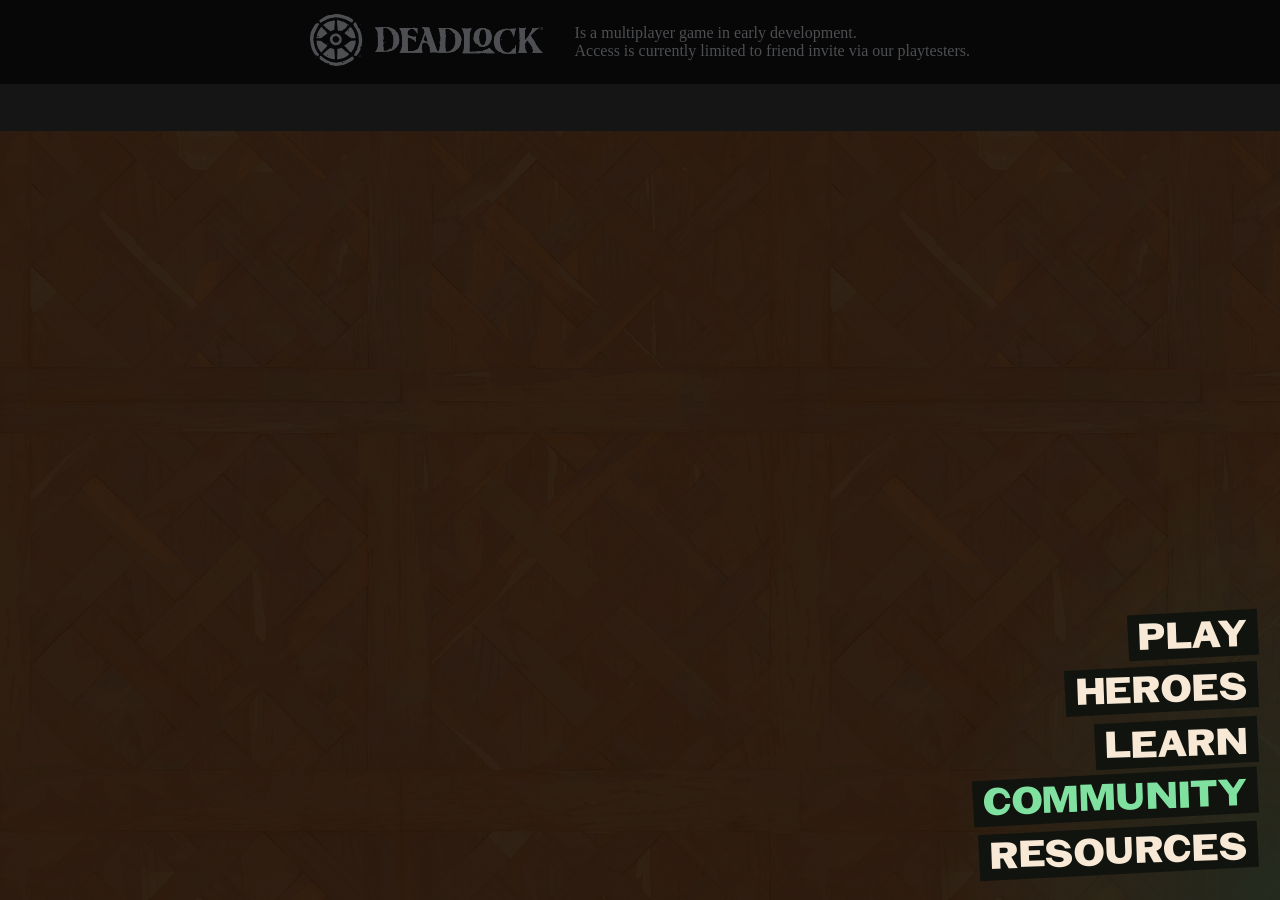
==== community.html @ 8d60bf32 "init" ====
<!DOCTYPE html>
<html lang="en">
<head>
    <meta charset="utf-8">
    <meta name="viewport" content="width=device-width, initial-scale=1">
    <title>Community</title>
    <link rel="icon" href="svg/logo.svg">
    <link rel="stylesheet" href="style.css">
</head>
<body>
<header>
    <a href="#"><img src="svg/deadlock_logo.svg" alt="header_logo"></a>
    Is a multiplayer game in early development.<br>
    Access is currently limited to friend invite via our playtesters.
</header>

<footer>
    <p>
        Deadlock and all related assets are property of Valve Corporation.
        This is an unofficial fan-made website and is not affiliated with
        or endorsed by Valve.
    </p>
    <p>© Valve Corporation. All rights reserved.</p>
</footer>

<nav class="footer-nav">
    <a href="index.html">Play</a>
    <a href="heroes.html">Heroes</a>
    <a href="learn.html">Learn</a>
    <a class="selected" href="community.html">Community</a>
    <a href="resources.html">Resources</a>
</nav>
</body>
</html>
---- style.css ----
@font-face {
    font-family:"Oracle";
    src:url("https://cdn.fastly.steamstatic.com/apps/deadlock/fonts/VALVEOracle-Thin.woff2") format("woff2"),
    url("https://cdn.fastly.steamstatic.com/apps/deadlock/fonts/VALVEOracle-Thin.ttf") format("truetype");
    font-weight:200;
    font-style:normal
}
@font-face {
    font-family:"Oracle";
    src:url("https://cdn.fastly.steamstatic.com/apps/deadlock/fonts/VALVEOracle-Medium.woff2") format("woff2"),
    url("https://cdn.fastly.steamstatic.com/apps/deadlock/fonts/VALVEOracle-Medium.ttf") format("truetype");
    font-weight:400;
    font-style:normal
}
@font-face {
    font-family:"Oracle";
    src:url("https://cdn.fastly.steamstatic.com/apps/deadlock/fonts/VALVEOracle-SemiBold.woff2") format("woff2"),
    url("https://cdn.fastly.steamstatic.com/apps/deadlock/fonts/VALVEOracle-SemiBold.ttf") format("truetype");
    font-weight:600;
    font-style:normal
}
@font-face {
    font-family:"Pulp";
    src:url("https://cdn.fastly.steamstatic.com/apps/deadlock/fonts/VALVEPulp-Bold.woff2") format("woff2"),
    url("https://cdn.fastly.steamstatic.com/apps/deadlock/fonts/VALVEPulp-Bold.ttf") format("truetype");
    font-weight:600;
    font-style:normal
}
@font-face {
    font-family:"Jost";
    src:url("https://cdn.fastly.steamstatic.com/apps/deadlock/fonts/Jost-400-Book.ttf") format("truetype");
    font-weight:400;
    font-style:normal
}
@font-face {
    font-family:"Jost";
    src:url("https://cdn.fastly.steamstatic.com/apps/deadlock/fonts/Jost-500-Medium.ttf") format("truetype");
    font-weight:500;
    font-style:normal
}
@font-face {
    font-family:"Jost";
    src:url("https://cdn.fastly.steamstatic.com/apps/deadlock/fonts/Jost-700-Bold.ttf") format("truetype");
    font-weight:700;
    font-style:normal
}
@font-face {
    font-family:"Jost";
    src:url("https://cdn.fastly.steamstatic.com/apps/deadlock/fonts/Jost-400-BookItalic.ttf") format("truetype");
    font-weight:400;
    font-style:italic
}

@font-face {
    font-family:"ValvePulp";
    src:url("fonts/ValvePulp-Bold.ttf") format("truetype");
    font-weight:700;
    font-style:normal
}

:root{
    --text-primary: #F7E9D5;
    --text-secondary: #89887C;
    --angle: 10deg;
    --radius: 5rem;
    --color-blue:#2fcbf3;
    --color-orange:#dd6638;
    --color-green:#97DA79;
    --color-dark-green:#11140E;
    --matchmaking-font-size:4rem;
    --color-archmother:#3874AE;
    --color-hidden-king:#FFAC11;
}

@media (max-width: 800px) {
    :root {
        --matchmaking-font-size:1.4rem;
    }
}

html{
    scroll-behavior: smooth;
}

body{
    overflow-x: hidden;
    text-shadow: 0 0 rgba(0,0,0,.25);
    color: var(--text-primary);
    margin:0;
    font-family: Oracle;
    height :500px;
    background-color:#12070F;
    background-image:url("images/wood_darker.png");
    background-size: 800px;
    background-repeat: repeat;
}

/* -------------HEADER ----------------- */

header{
    position: relative;
    z-index: 1;
    display: flex;
    align-items: center;
    justify-content: center;
    background-color: #070707;
    color: #4d4f52;
    height:5.25rem;
    padding:0;
    margin:0;
    font-size: 16px;
}

header img {
    height:3.25rem;
    width:auto;
    padding-right:2rem;
}

@media only screen and (max-width: 800px) {
    header{
        font-size: 12px;
    }

    header img {
        height:2rem;
    }
}

/* -------------END OF HEADER ----------------- */

/* ------------- INTRODUCTION ----------------- */
.introduction {
    display: flex;
    flex-direction: column;
    align-items: center;
    height: 1080px;
    background-image: url("images/deadlock_hub_background_colored_cutout3.png");
}

.introduction h1 {
    margin: 0;
    text-align: center;
    font-size: 8rem;
}

.lore {
    text-align: center;
    padding-top:48rem;
    font-size: 1.9rem;
}

.tldr {
    text-align: center;
    padding-top:4rem;
    font-size: 1.7em;
    color: rgba(247,233,213,.5);
    font-family:Jost;
}

@media (max-width: 800px) {
    .introduction{
        background-position: center;
        background-repeat: no-repeat;
        background-size: 250vw;
        height: 560px;
    }

    .tldr {
        font-size: 1rem;
        padding-top: 1rem;
    }

    .lore
    {
        padding-top: 25rem;
        font-size: 1.25rem;
    }
}
/* ------------- END OF INTRODUCTION ----------------- */

/* ----------- NAV FOOTER ----------- */
.footer-nav {
    font-family: ValvePulp,Oracle,Arial;
    font-weight: bold;
    position: fixed;
    bottom: 0;
    padding: 1.5rem 2rem;
    display: flex;
    flex-direction: column;
    gap: 0.25rem;
    z-index: 100;

    left: auto;
    right: 0;

    align-items: flex-end;
}

.footer-nav a {
    font-size: 2.5rem;
    text-transform: uppercase;
    text-decoration: none;
    transform-origin: center;
    color: var(--text-primary);
    transform: rotate(-2deg);
    transition: color 0.01s, transform 0.01s;
    width:fit-content;
}

.footer-nav a::before {
    content: "";
    position: absolute;
    inset: .05em -0.25em .05em -0.25em;
    background-color: var(--color-dark-green);
    transform-origin: center;
    rotate: -1deg;
    z-index: -1;
}

.footer-nav a:hover, .footer-nav a:focus-visible {
    color: #7fe0a0;
    transform: rotate(1deg) ;
}

.footer-nav .selected {
    color: #7fe0a0;
}

.footer-nav::before {
    content: "";
    position: absolute;
    bottom: 0;
    width: 150%;
    height: 200%;
    left: auto;
    right: 0;
    background: radial-gradient(
            ellipse at bottom right,
            rgba(24, 64, 54, 0.4) 0%,
            rgba(39, 103, 87, 0.05) 40%,
            transparent 50%
    );
    z-index: -1;
    pointer-events: none;
}

@media (max-width: 800px) {
    .footer-nav {
        left: 0;
        right: 0;
        box-sizing: border-box;
        width: 100vw;
        display: grid;
        grid-template-columns: repeat(6, 1fr);
        gap: 0.25rem 0.5rem;
        justify-items: center;
        align-items: center;
        padding: 0.6rem 0.75rem;
        background: var(--color-dark-green)
    }

    /* ----------- Top part of the phone nav ----------- */
    .footer-nav a {
        grid-column: span 2;
        font-size: clamp(0.9rem, 4.5vw, 1.4rem);
        transform: none;
    }

    /* ----------- Bottom part of the phone nav ----------- */
    .footer-nav a:nth-child(n+4) {
        grid-column: span 3;
    }

    .footer-nav a::before, .footer-nav::before {
        display: none;
    }
}

/* ----------- END OF NAV FOOTER ----------- */

/* ----------- REAL FOOTER ----------- */
footer {
    margin-top: -5rem;
    text-align: center;
    width: 100vw;
    display: flex;
    align-items: center;
    gap: 1.5rem;
    padding: 2rem;
    background: #151515;
    color: #3a3a3a;
    font-size: 0.9rem;
    font-weight: bold;
}

footer p {
    flex: 1;
    text-align: center;
}

footer img {
    height: 2rem;
}

@media (max-width: 800px) {
    footer {
        margin-top: 0;
        padding-bottom: 5rem;
    }
}
/* ----------- END OF REAL FOOTER ----------- */

/* ----------- GAMEMODES ----------- */

.gamemode-section {
    background-color:rgb(1,1,1);
    height :4100px;
    background-image:url("images/wood_darker.png");
    translate: 0 -7rem;
    background-size: 800px;
    background-repeat: repeat;
    display: flex;
    flex-direction: column;
    align-items: center;
    margin-bottom: 18rem;
}

.highlight {
    color:black;
    position: relative;
    isolation: isolate;
    padding: 0 .2em;
    text-decoration: none;
}

.highlight::before {
    content: "";
    position: absolute;
    inset: .05em 0 -0.05em 0;
    background-color: #dd6638;
    transform-origin: center;
    rotate: -1.8deg;
    z-index: -1;
    animation: wobble 1.5s steps(1, end) infinite;
}

@keyframes wobble {
    0%   { rotate: -3deg; }
    25%  { rotate: -2.25deg; }
    50%  { rotate: -1deg; }
    75%  { rotate: -.5deg; }
}

.highlight-two {
    color:black;
    position: relative;
    isolation: isolate;
    padding: 0 .2em;
}

.highlight-two::before {
    content: "";
    position: absolute;
    inset: .05em 0 -0.05em 0;
    background-color: #dd6638;
    transform-origin: center;
    rotate: -1.8deg;
    z-index: -1;
    animation: wobble-two 1.5s steps(1, end) infinite;
}

@keyframes wobble-two {
    0%   { rotate: 2deg; }
    25%  { rotate: -1deg; }
    50%  { rotate: 1deg; }
    75%  { rotate: 5deg; }
}

.highlight-dark {
    color:var(--text-primary);
    position: relative;
    isolation: isolate;
    padding: 0 .2em;
}

.highlight-dark::before {
    content: "";
    position: absolute;
    inset: .05em 0 -0.05em 0;
    background-color: var(--color-dark-green);
    transform-origin: center;
    rotate: -1.8deg;
    z-index: -1;
    animation: wobble-two 1.5s steps(1, end) infinite;
}

.highlight-blue {
    color:var(--text-primary);
    position: relative;
    isolation: isolate;
    padding: 0 .2em;
    text-decoration: none;
}

.highlight-blue::before {
    content: "";
    position: absolute;
    inset: .05em 0 -0.05em 0;
    background-color: var(--color-blue);
    transform-origin: center;
    rotate: -1.8deg;
    z-index: -1;
    animation: wobble-two 1.5s steps(1, end) infinite;
}

.gamemode-section h2{
    font-size:6rem;
    width:80rem;
    align-self: center;
    text-align: center;
    margin-top:1rem;
}

.presenting{
    padding-top:7rem;
    color: rgba(247,233,213,.5);
    font-size:2rem;
    font-weight: 700;
    margin-top:5rem;
}

@media (max-width: 800px) {
    .gamemode-section{
        height :2000px;
        translate: 0 -7rem;
        display: flex;
        flex-direction: column;
        align-items: center;
        margin-bottom: 18rem;
    }

    .presenting{
        font-size:1.2rem;
        margin-top: 0;
    }
    .gamemode-section h2{
        font-size:2.3rem;
        width:30rem;
        align-self: center;
        text-align: center;
        margin-top:1rem;
    }

}

/* ----------- END OF GAMEMODES ----------- */

/* ----------- CARD ----------- */
.card {
    position: relative;
    box-sizing: border-box;
    width: 55rem;
    height: 32rem;
    padding: 4rem;
    rotate: -4deg;
    translate: -10rem 0;
    margin-bottom: 25rem;
}

/* So it works to be see thru */
.card::before {
    content: "";
    position: absolute;
    inset: 0;
    z-index: -1;
    background: url("images/card_alpha.png") center / 100% 100% no-repeat;
    opacity: 0.6;
}

.card-right{
    translate: 0 0;
    text-align: left;
    padding-left: 22rem;
    rotate: 4deg;
}

.text h3 {
    margin:0;
    padding-left: 2rem;
    rotate: -1deg;
    font-size: 1.5rem;
}
.text h2 {
    rotate: -2deg;
    margin: 0;
    padding-left: 3rem;
    font-size: 1rem;
    color: var(--text-primary);
    align-self: start;
    text-align: start;
}
.text p  {
    width: 25rem;
    margin: 1rem 0;
    rotate: -2deg;
    font-size: 1.5rem;
    padding-left: 3rem;
    padding-top: 0;
    font-family: Jost;
}

.card img {
    position: absolute;
    top: 50%;
    right: -6rem;
    translate: 40% -50%;
    height: 25rem;
    border: 0.6rem solid #d8d0c0;
    rotate: 8deg;
}

.card .img2 {
    translate: -50% 40%;
    rotate: 3deg;
}

.card .img3 {
    translate: 50% 50%;
    rotate: -4deg;
}

.card .ranked-wide
{
    width: 40vw;
    height:auto;
    translate: 40% 20%;
    rotate: -5deg;
}

.card .img-left{
    translate: -120% -70%;
    rotate: -4deg;
}

@media (max-width: 800px) {
    .card {
        position: relative;
        width: 20rem;
        height: 25rem;
        padding: 1rem 4rem 1rem 1rem;
        rotate: -4deg;
        translate: 0rem;
        margin-bottom: 5rem;
    }

    .card img {
        position: absolute;
        top: 50%;
        right: -6rem;
        translate: -90% 180%;
        height: 6.5rem;
        border: 0.2rem solid #d8d0c0;
        rotate: 8deg;
    }

    .card .img2 {
        translate: -140% 70%;
        rotate: 3deg;
    }

    .card .img3 {
        translate: -40% 80%;
        rotate: -4deg;
    }

    .text h2 {
        rotate: -2deg;
        margin: 0;
        font-size: 3rem;
        color: var(--text-primary);
        align-self: start;
        text-align: start;
    }
    .text p  {
        width: 250px;
        margin: 1rem 0;
        rotate: 2deg;
        font-size: 1rem;
        padding-left: 1.5rem;
        padding-right: 1.5rem;
        padding-top: 0;
        font-family: Jost;
    }
}

/* ----------- END OF CARD ----------- */

/* ----------- MATCHMAKING ----------- */
.matchmaking {
    translate: 0 -7rem;
    background-image: url("images/chair5_glow_vingnette.png");
    height: 1200px;
    display: grid;
    place-items: center;
}

.matchmaking h1 {
    font-size: 5rem;
    grid-area: 1 / 1;
    translate: 0 -26rem;
    text-transform: uppercase;
    text-align: center;
    color: var(--text-primary);
}

.matchmaking a {
    grid-area: 1 / 1;

    font-size: var(--matchmaking-font-size);
    text-transform: uppercase;
    text-decoration: none;
    font-weight: bold;

    color: var(--text-primary);

    transform: translate(var(--x), var(--y)) rotate(var(--tilt)); /* Uses the variables from each gamemode to tilt in in each way */
    transition: color 0.01s, transform 0.01s;
}
.matchmaking a::before {
    content: "";
    position: absolute;
    inset: -0.1em -.25em -0.1em -.25em;
    background-color: var(--color-dark-green);
    transform-origin: center;
    rotate: 1.5deg;
    z-index: -1;
    opacity: .9;
}

.matchmaking a:hover{
    font-size: calc(var(--matchmaking-font-size)*1.05);
    color: var(--color-green);
    cursor:pointer;
}

/* Some cool ass logic */
.casual {
    --x: calc(var(--matchmaking-font-size)* -3.25);    /* X position */
    --y: calc(var(--matchmaking-font-size)* -1.5);   /* Y position */
    --tilt: 12deg;   /* Tilt of text */
}
.casual::before{
    animation: c_wobble 2s steps(1, end) infinite;
}
@keyframes c_wobble {
    0%   { rotate: -2deg; }
    25%  { rotate: 0deg; }
    50%  { rotate: 1.5deg; }
    75%  { rotate: -1deg; }
}

.ranked {
    --x: calc(var(--matchmaking-font-size)* -3.5);
    --y: calc(var(--matchmaking-font-size)* 1);
    --tilt: -8deg;
}
.ranked::before{
    animation: r_wobble 2s steps(1, end) infinite;
}
@keyframes r_wobble {
    0%   { rotate: 2deg; }
    25%  { rotate: -.5deg; }
    50%  { rotate: 1.5deg; }
    75%  { rotate: .5deg; }
}

.street-brawl {
    --x: calc(var(--matchmaking-font-size)* 5.3);
    --y: calc(var(--matchmaking-font-size)* -.75);
    --tilt: -5deg;
}

.street-brawl::before{
    animation: sb_wobble 2s steps(1, end) infinite;
}
@keyframes sb_wobble {
    0%   { rotate: 2deg; }
    25%  { rotate: -.5deg; }
    50%  { rotate: -1.5deg; }
    75%  { rotate: 1.5deg; }
}

@media (max-width: 800px) {
    .matchmaking {
        background-position: center;
        background-repeat: no-repeat;
        background-size: 250vw;
        height: 625px;
        margin-top: 5rem;
    }

    .matchmaking h1{
        font-size: 2.5rem;
        translate: 0 -15rem;
    }

    .casual {
        --x: calc(var(--matchmaking-font-size)* -4);    /* X position */
        --y: calc(var(--matchmaking-font-size)* -1.5);   /* Y position */
        --tilt: 12deg;   /* Tilt of text */
    }

    .street-brawl {
        --x: calc(var(--matchmaking-font-size)* 5.5);
        --y: calc(var(--matchmaking-font-size)* -.75);
        font-size: 1.3rem;
        --tilt: -5deg;
    }

    .ranked {
        --x: calc(var(--matchmaking-font-size)* -4);
        --y: calc(var(--matchmaking-font-size)* 1);
        --tilt: -8deg;
    }
}
/* ----------- END OF MATCHMAKING ----------- */

.rouge-like{
    color:black;
    rotate: 0deg;
    width:fit-content;
    font-size: 4rem;
}

.rouge-like::before {
    content: "";
    position: absolute;
    inset: -0.1em -.25em -0.1em -.25em;
    background-color: #4ecbf1;
    transform-origin: center;
    rotate: 1.5deg;
    z-index: -1;
}

.page-break {
    position: absolute;
    left: 0;
    width: 100%;
    height: 57%;
    background-image: url("images/fence_page_break2.png");
    background-repeat: repeat-x;
    background-size: auto 100%;
    translate: 0 -38rem;
    z-index: 5;
}

@media only screen and (max-width: 800px) {
    .page-break{
        height: 25.75%;
        translate: 0 -20rem;
    }
}


/* --------------- HEROES --------------- */

.hero-section {
    height: 75rem;
}

.heroes {
    display: grid;
    width:35vw;
    grid-template-columns: repeat(auto-fill, minmax(4rem, 1fr));;
    gap: 5px;
    column-count: 2;

    padding: 5px;
    margin: 0 60vw 0 5vw;

    background-color: #252525;
}

.hero-box {
    position: relative;
    aspect-ratio: 0.58;
    background-color: #555;
    border: 3px solid #444;
    cursor: pointer;
}

.hero-box img {
    display: block;
    width: 100%;
    height: 100%;
    object-fit: cover;
}

.hero-box::before {
    content: "";
    position: absolute;
    inset: -25%;
    z-index: -1;
    pointer-events: none;
    background: center / contain no-repeat;
    opacity: 0;
}

.selected-hero {
    transform: scale(1.25) rotate(5deg);
    z-index: 2;
    background-color: transparent;
}

.selected-hero::before {
    opacity: 1;
    animation: fire_anim 1s steps(1, end) infinite;
}

@keyframes fire_anim {
    0%   { background-image: url("images/fire_anim/fire1.png"); rotate(6deg) }
    25%  { background-image: url("images/fire_anim/fire3.png"); rotate(-6deg)}
    50%  { background-image: url("images/fire_anim/fire2.png"); rotate(-6deg)}
    75%  { background-image: url("images/fire_anim/fire4.png"); rotate(6deg) }
}

.hero-box img {
    width: 100%;
    height: 100%;

    object-fit: cover;
    display: block;
}

.hero-box span {
    position: absolute;
    bottom: 0;
    left: 0;

    width: 100%;
    padding: 3px 0;

    background-image: linear-gradient(0deg,  rgba(0,0,0,.8) 25%, rgba(0,0,0,0));
    color: white;

    font-size: 13px;
    font-weight: bold;
    text-align: center;
    text-transform: uppercase;
}

.hero-header{
    font-size: 5rem;
    text-align: center;

    width:20rem;
    margin-left: 10vw;
    margin-bottom: 2rem;
    margin-top: 1rem;

    rotate: 5deg;
}

.hero-header::before {
    content: "";

    position: absolute;
    inset: -0.05em -.15em -0.05em -.15em;
    transform-origin: center;
    rotate: 1.5deg;

    z-index: -1;

    opacity: 1;
    background-color: var(--color-dark-green);
}

.hero-name
{
    font-size: 4rem;
    text-align: center;
    z-index: 1;

    position: absolute;
    translate: 55vw -5rem;
    width:fit-content;
}

.hero-name::before {
    content: "";

    position: absolute;
    inset: -0.05em -.15em -0.05em -.15em;
    transform-origin: center;
    rotate: -2deg;

    z-index: -1;

    opacity: 1;
    background-color: var(--color-dark-green);
    animation: name_wobble 2s steps(1, end) infinite;
}

@keyframes name_wobble {
    0%   { rotate: -3deg; }
    25%  { rotate: 2deg; }
    50%  { rotate: -4deg; }
    75%  { rotate: -1deg; }
}

.hero-render {
    z-index: -2;
    translate: 0 -81vh;
    float: right;
    height: 50rem;
    max-height: 1024px;
    object-fit: contain;
}

.hero-description{
    margin: 5vh 7.5vw;
    padding: 2rem 5rem;
    width: 75rem;
    height: fit-content;

    font-size: 1.6rem;
    white-space: pre-line;
}

.hero-description::before {
    content: "";

    position: absolute;
    translate: 5rem 55rem;
    width: 60vw;
    height: 72vh;

    inset: -0.05em -1.5em -0.05em -1.5em;
    transform-origin: center;
    rotate: -2deg;

    z-index: -1;

    opacity: 1;
    background-color: var(--color-dark-green);
}


@media only screen and (max-width: 800px) {
    .heroes {
        width:85vw;
    }
    .hero-render {
        translate: 0 -10vh;
        width:100vw;
    }
    .hero-name {
        translate: 35vw;
        font-size: 2.5rem;
    }
}

/* --------------- END OF HEROES --------------- */

/* --------------- RESOURCES --------------- */
.resources {
    display: flex;
    background-image: url("images/deadlock_hub_background.png");
    height: 55rem;
}

.usage {
    padding:0 3rem;
    flex: 1;
    min-width: 0;
    box-sizing: border-box;
    font-size: 1.5rem;
    display: flex;

    text-align: justify;
    flex-direction: column;
    align-items: center;
    justify-content: center;
}

.usage a {
    position: relative;
    z-index: 0;
    display: inline-block;
    text-align: center;

    width: 10rem;
    height: 2.5rem;
    margin-bottom: .5rem;
    margin-top: .5rem;

    font-size: 2rem;

    text-decoration: none;
    color: var(--text-primary);
}

.usage a::before {
    content: "";
    position: absolute;
    inset: .05em 0 -0.05em 0;
    background-color: var(--color-dark-green);
    rotate: 1.5deg;
    z-index: -1;
}

.usage a:hover {
    scale: 110%;
    color: var(--color-green);
    rotate: -1.5deg;
}

.usage img {
    margin-bottom: 1rem;

    max-width: 100%;
    width: auto;
    max-height: 15rem;
}
/* --------------- END OF RESOURCES --------------- */

/* --------------- LEARN --------------- */
.learn {
    display: flex;
    flex-direction: column;
    align-items: center;

    background-image: url("images/deadlock_hub_background.png");
    background-size: auto;
    height: 800px;
    margin: 0;
}

.learn-text {
    margin-top: 5rem;
    position: relative;
    z-index: 0;
    box-sizing: border-box;
    width: 60vw;

    font-size: 1.5rem;
    text-align: justify;
    text-decoration: none;
}

.learn-text::before {
    content: "";

    position: absolute;
    inset: -1em -1.5em -1.5em -1.5em ;

    background-color: var(--color-dark-green);
    rotate: -1deg;
    z-index: -1;
}

.learn h1 {
    margin: 0;
    padding-top: 10rem;
    font-size: 4.5rem;
    text-align: center;
}

.hidden-king{
    display: flex;
    flex-direction: column;
    align-items: center;

    background-image: url("images/patron_hidden_king.png");
    background-size: auto;
    height: 1200px;
    margin: 0;
}

.hidden-king .learn-text {
    margin-top: 45rem;
}

.archmother{
    display: flex;
    flex-direction: column;
    align-items: center;

    background-image: url("images/patron_archmother.png");
    background-size: auto;
    height: 1200px;
    margin: 0;
}

.archmother .learn-text {
    margin-top: 45rem;
}

@media only screen and (max-width: 800px) {
    .learn-text{
        font-size: 1.1rem;
        width: 80vw;
    }

    .learn h1 {
        margin: 0;
        padding-top: 5rem;
        font-size: 3rem;
        text-align: center;
        margin-bottom: 3rem;
    }

    .archmother{
        background-position: center;
        background-repeat: no-repeat;
        height: 1200px;
    }

    .archmother .learn-text{
        font-size: 1rem;
    }

    .hidden-king{
        background-position: center;
        background-repeat: no-repeat;
        height: 1200px;
    }

    .hidden-king .learn-text{
        font-size: 1rem;
    }

    .learn-text{
        margin-top: 0;
    }
}

/* --------------- END OF LEARN --------------- */
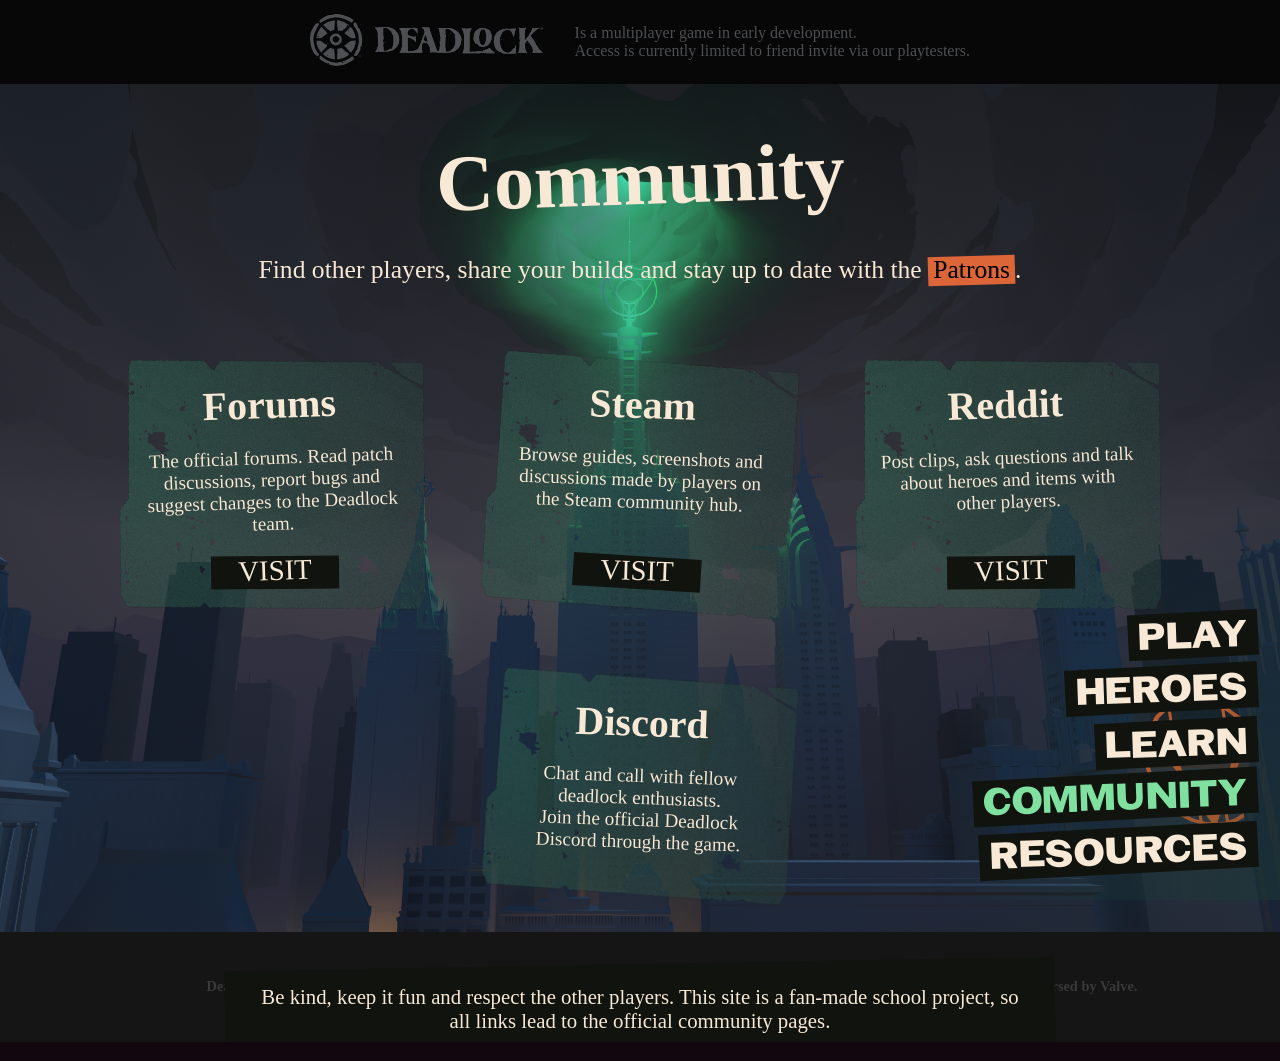
==== commit 378c4bdd: "new changes" ====
--- a/community.html
+++ b/community.html
@@ -9,10 +9,59 @@
 </head>
 <body>
 <header>
-    <a href="#"><img src="svg/deadlock_logo.svg" alt="header_logo"></a>
+    <a href="/index.html"><img src="svg/deadlock_logo.svg" alt="header_logo"></a>
     Is a multiplayer game in early development.<br>
     Access is currently limited to friend invite via our playtesters.
 </header>
+
+<section class="community">
+    <h1 class="community-header">Community</h1>
+    <p class="community-intro">
+        Find other players, share your builds and stay up to date with the <span class="highlight">Patrons</span>.
+    </p>
+
+    <div class="community-grid">
+        <div class="community-card">
+            <h2>Forums</h2>
+            <p>
+                The official forums. Read patch discussions, report bugs and
+                suggest changes to the Deadlock team.
+            </p>
+            <a href="https://forums.playdeadlock.com/">Visit</a>
+        </div>
+
+        <div class="community-card card-tilt-right">
+            <h2>Steam</h2>
+            <p>
+                Browse guides, screenshots and discussions made by players on
+                the Steam community hub.
+            </p>
+            <a href="https://steamcommunity.com/app/1422450">Visit</a>
+        </div>
+
+        <div class="community-card">
+            <h2>Reddit</h2>
+            <p>
+                Post clips, ask questions and talk about heroes and items with
+                other players.
+            </p>
+            <a href="https://www.reddit.com/r/DeadlockTheGame/">Visit</a>
+        </div>
+
+        <div class="community-card card-tilt-right">
+            <h2>Discord</h2>
+            <p>
+                Chat and call with fellow deadlock enthusiasts.<br>
+                Join the official Deadlock Discord through the game.
+            </p>
+        </div>
+    </div>
+
+    <div class="community-note">
+        Be kind, keep it fun and respect the other players.
+        This site is a fan-made school project, so all links lead to the official community pages.
+    </div>
+</section>
 
 <footer>
     <p>
@@ -20,7 +69,6 @@
         This is an unofficial fan-made website and is not affiliated with
         or endorsed by Valve.
     </p>
-    <p>© Valve Corporation. All rights reserved.</p>
 </footer>
 
 <nav class="footer-nav">
--- a/style.css
+++ b/style.css
@@ -72,14 +72,22 @@
     --color-hidden-king:#FFAC11;
 }
 
-@media (max-width: 800px) {
+@media (max-width: 700px) {
     :root {
         --matchmaking-font-size:1.4rem;
     }
 }
 
+@media (min-width: 701px) and (max-width: 800px) {
+    :root {
+        --matchmaking-font-size: 2.6rem;
+    }
+}
+
+
 html{
     scroll-behavior: smooth;
+    overflow-x: clip;
 }
 
 body{
@@ -88,7 +96,6 @@
     color: var(--text-primary);
     margin:0;
     font-family: Oracle;
-    height :500px;
     background-color:#12070F;
     background-image:url("images/wood_darker.png");
     background-size: 800px;
@@ -117,7 +124,7 @@
     padding-right:2rem;
 }
 
-@media only screen and (max-width: 800px) {
+@media only screen and (max-width: 700px) {
     header{
         font-size: 12px;
     }
@@ -126,6 +133,19 @@
         height:2rem;
     }
 }
+
+@media (min-width: 701px) and (max-width: 800px) {
+    header {
+        font-size: 14px;
+        height: 4rem;
+    }
+
+    header img {
+        height: 2.5rem;
+        padding-right: 1.5rem;
+    }
+}
+
 
 /* -------------END OF HEADER ----------------- */
 
@@ -136,6 +156,8 @@
     align-items: center;
     height: 1080px;
     background-image: url("images/deadlock_hub_background_colored_cutout3.png");
+    background-position: center;
+    background-repeat: no-repeat;
 }
 
 .introduction h1 {
@@ -158,12 +180,11 @@
     font-family:Jost;
 }
 
-@media (max-width: 800px) {
+@media (max-width: 700px) {
     .introduction{
-        background-position: center;
-        background-repeat: no-repeat;
         background-size: 250vw;
-        height: 560px;
+        height: 540px;
+        background-image: 100%;
     }
 
     .tldr {
@@ -177,6 +198,29 @@
         font-size: 1.25rem;
     }
 }
+
+@media (min-width: 701px) and (max-width: 800px) {
+    .introduction {
+        background-size: 160vw;
+        height: 640px;
+    }
+
+    .introduction h1 {
+        font-size: 5rem;
+    }
+
+    .lore {
+        padding-top: 28rem;
+        font-size: 1.4rem;
+    }
+
+    .tldr {
+        padding-top: 2rem;
+        font-size: 1.2rem;
+    }
+}
+
+
 /* ------------- END OF INTRODUCTION ----------------- */
 
 /* ----------- NAV FOOTER ----------- */
@@ -203,7 +247,7 @@
     text-decoration: none;
     transform-origin: center;
     color: var(--text-primary);
-    transform: rotate(-2deg);
+    rotate: -2deg;
     transition: color 0.01s, transform 0.01s;
     width:fit-content;
 }
@@ -220,7 +264,7 @@
 
 .footer-nav a:hover, .footer-nav a:focus-visible {
     color: #7fe0a0;
-    transform: rotate(1deg) ;
+    rotate: 1deg ;
 }
 
 .footer-nav .selected {
@@ -245,45 +289,61 @@
     pointer-events: none;
 }
 
-@media (max-width: 800px) {
+@media (max-width: 700px) {
     .footer-nav {
+        width: 95%;
         left: 0;
         right: 0;
-        box-sizing: border-box;
-        width: 100vw;
-        display: grid;
-        grid-template-columns: repeat(6, 1fr);
-        gap: 0.25rem 0.5rem;
-        justify-items: center;
+
+        flex-direction: row;
+        flex-wrap: wrap;
         align-items: center;
+
+        gap: 0.1rem 0;
         padding: 0.6rem 0.75rem;
-        background: var(--color-dark-green)
-    }
-
-    /* ----------- Top part of the phone nav ----------- */
-    .footer-nav a {
-        grid-column: span 2;
-        font-size: clamp(0.9rem, 4.5vw, 1.4rem);
+        padding-bottom: calc(0.6rem + env(safe-area-inset-bottom));
+
+        background: var(--color-dark-green);
+    }
+
+    .footer-nav a,
+    .footer-nav a:hover,
+    .footer-nav a:focus-visible {
+        flex: 1 1 33%;
+        text-align: center;
+        font-size: 14px;
         transform: none;
-    }
-
-    /* ----------- Bottom part of the phone nav ----------- */
+        white-space: nowrap;
+    }
+
     .footer-nav a:nth-child(n+4) {
-        grid-column: span 3;
-    }
-
-    .footer-nav a::before, .footer-nav::before {
+        flex-basis: 50%;
+    }
+
+    .footer-nav a::before,
+    .footer-nav::before {
         display: none;
     }
 }
-
-/* ----------- END OF NAV FOOTER ----------- */
+    @media (min-width: 701px) and (max-width: 800px) {
+        .footer-nav {
+            padding: 1rem 1.25rem;
+            gap: 0.1rem;
+        }
+
+        .footer-nav a {
+            font-size: 1.6rem;
+        }
+    }
+
+
+
+    /* ----------- END OF NAV FOOTER ----------- */
 
 /* ----------- REAL FOOTER ----------- */
 footer {
     margin-top: -5rem;
     text-align: center;
-    width: 100vw;
     display: flex;
     align-items: center;
     gap: 1.5rem;
@@ -292,6 +352,7 @@
     color: #3a3a3a;
     font-size: 0.9rem;
     font-weight: bold;
+    width: 100vw;
 }
 
 footer p {
@@ -303,13 +364,30 @@
     height: 2rem;
 }
 
-@media (max-width: 800px) {
+@media (max-width: 700px) {
     footer {
+        flex-direction: column;
         margin-top: 0;
-        padding-bottom: 5rem;
-    }
-}
-/* ----------- END OF REAL FOOTER ----------- */
+        padding: 1.5rem 1rem 6rem;
+        gap: 1rem;
+        font-size: 12px;
+    }
+}
+    @media (min-width: 701px) and (max-width: 800px) {
+        footer {
+            margin-top: -3rem;
+            padding: 1.5rem;
+            gap: 1rem;
+            font-size: 0.8rem;
+        }
+
+        footer img {
+            height: 1.5rem;
+        }
+    }
+
+
+    /* ----------- END OF REAL FOOTER ----------- */
 
 /* ----------- GAMEMODES ----------- */
 
@@ -415,7 +493,7 @@
 }
 
 .gamemode-section h2{
-    font-size:6rem;
+    font-size:4rem;
     width:80rem;
     align-self: center;
     text-align: center;
@@ -430,29 +508,50 @@
     margin-top:5rem;
 }
 
-@media (max-width: 800px) {
+@media (max-width: 700px) {
     .gamemode-section{
-        height :2000px;
+        height :fit-content;
         translate: 0 -7rem;
         display: flex;
         flex-direction: column;
         align-items: center;
-        margin-bottom: 18rem;
+        margin-bottom: 0;
     }
 
     .presenting{
-        font-size:1.2rem;
+        font-size:1.1rem;
         margin-top: 0;
+        padding-top: 0;
     }
     .gamemode-section h2{
-        font-size:2.3rem;
-        width:30rem;
+        font-size: 30px;
+        width: 90vw;
         align-self: center;
         text-align: center;
-        margin-top:1rem;
-    }
-
-}
+        margin-top: 1rem;
+    }
+}
+
+@media (min-width: 701px) and (max-width: 800px) {
+    .gamemode-section {
+        height: fit-content;
+        translate: 0 -4rem;
+        margin-bottom: 8rem;
+    }
+
+    .gamemode-section h2 {
+        font-size: 2.75rem;
+        width: 90vw;
+        margin-top: 1rem;
+    }
+
+    .presenting {
+        margin-top: 0;
+        padding-top: 0;
+        font-size: 1.5rem;
+    }
+}
+
 
 /* ----------- END OF GAMEMODES ----------- */
 
@@ -494,8 +593,6 @@
 .text h2 {
     rotate: -2deg;
     margin: 0;
-    padding-left: 3rem;
-    font-size: 1rem;
     color: var(--text-primary);
     align-self: start;
     text-align: start;
@@ -539,60 +636,54 @@
 }
 
 .card .img-left{
-    translate: -120% -70%;
+    translate: -140% -65%;
     rotate: -4deg;
 }
 
 @media (max-width: 800px) {
+
     .card {
-        position: relative;
-        width: 20rem;
-        height: 25rem;
-        padding: 1rem 4rem 1rem 1rem;
-        rotate: -4deg;
-        translate: 0rem;
+        width: 90vw;
+        height: auto;
+        padding: 1rem;
         margin-bottom: 5rem;
-    }
-
-    .card img {
-        position: absolute;
-        top: 50%;
-        right: -6rem;
-        translate: -90% 180%;
-        height: 6.5rem;
+        translate: none;
+        rotate: -2deg;
+    }
+
+    .card-right {
+        padding-left: 1rem;
+        rotate: 2deg;
+    }
+
+    .card img,
+    .card .img2,
+    .card .img3,
+    .card .img-left,
+    .card .img2-phone,
+    .card .ranked-wide {
+        position: static;
+        translate: none;
+        display: block;
+        width: 80%;
+        height: auto;
+        margin: 1rem auto;
         border: 0.2rem solid #d8d0c0;
-        rotate: 8deg;
-    }
-
-    .card .img2 {
-        translate: -140% 70%;
+    }
+
+    .text h2 {
+        padding-left: 1rem;
+        font-size: 2.5rem;
+    }
+
+    .text p {
+        width: auto;
+        padding: 3rem 3rem;
+        font-size: 1.25rem;
         rotate: 3deg;
     }
-
-    .card .img3 {
-        translate: -40% 80%;
-        rotate: -4deg;
-    }
-
-    .text h2 {
-        rotate: -2deg;
-        margin: 0;
-        font-size: 3rem;
-        color: var(--text-primary);
-        align-self: start;
-        text-align: start;
-    }
-    .text p  {
-        width: 250px;
-        margin: 1rem 0;
-        rotate: 2deg;
-        font-size: 1rem;
-        padding-left: 1.5rem;
-        padding-right: 1.5rem;
-        padding-top: 0;
-        font-family: Jost;
-    }
-}
+}
+
 
 /* ----------- END OF CARD ----------- */
 
@@ -603,6 +694,8 @@
     height: 1200px;
     display: grid;
     place-items: center;
+    background-position: center;
+    background-repeat: no-repeat;
 }
 
 .matchmaking h1 {
@@ -691,18 +784,20 @@
     75%  { rotate: 1.5deg; }
 }
 
-@media (max-width: 800px) {
+@media (max-width: 801px) {
     .matchmaking {
-        background-position: center;
-        background-repeat: no-repeat;
         background-size: 250vw;
         height: 625px;
         margin-top: 5rem;
     }
 
-    .matchmaking h1{
-        font-size: 2.5rem;
+    .matchmaking h1 {
+        font-size: 3.5rem;
         translate: 0 -15rem;
+    }
+
+    .matchmaking  a{
+        font-size: calc(var(--matchmaking-font-size)* .75);
     }
 
     .casual {
@@ -712,9 +807,9 @@
     }
 
     .street-brawl {
-        --x: calc(var(--matchmaking-font-size)* 5.5);
-        --y: calc(var(--matchmaking-font-size)* -.75);
-        font-size: 1.3rem;
+        --x: calc(var(--matchmaking-font-size)* 5);
+        --y: calc(var(--matchmaking-font-size)* -.9);
+        font-size: .7rem;
         --tilt: -5deg;
     }
 
@@ -724,6 +819,21 @@
         --tilt: -8deg;
     }
 }
+
+@media (min-width: 701px) and (max-width: 800px) {
+    .matchmaking {
+        background-size: contain;
+        height: 625px;
+        margin-top: 5rem;
+        translate: 0 -12rem;
+    }
+
+    .matchmaking h1 {
+        font-size: 3rem;
+        translate: 0 -12rem;
+    }
+}
+
 /* ----------- END OF MATCHMAKING ----------- */
 
 .rouge-like{
@@ -750,29 +860,40 @@
     height: 57%;
     background-image: url("images/fence_page_break2.png");
     background-repeat: repeat-x;
-    background-size: auto 100%;
+    background-size: 49.5vw;
     translate: 0 -38rem;
     z-index: 5;
 }
 
-@media only screen and (max-width: 800px) {
-    .page-break{
-        height: 25.75%;
-        translate: 0 -20rem;
-    }
-}
+@media only screen and (max-width: 700px) {
+    .page-break {
+        height: 50vw;
+        background-size: auto 56%;
+        translate: 0 -60vw;
+    }
+}
+@media (min-width: 701px) and (max-width: 800px) {
+    .page-break {
+        height: 70%;
+        background-size: 50vw;
+        translate: 0 -29rem;
+    }
+}
+
+
 
 
 /* --------------- HEROES --------------- */
 
 .hero-section {
-    height: 75rem;
+    height: auto;
+    min-height: 75rem;
 }
 
 .heroes {
     display: grid;
     width:35vw;
-    grid-template-columns: repeat(auto-fill, minmax(4rem, 1fr));;
+    grid-template-columns: repeat(auto-fill, minmax(4rem, 1fr));
     gap: 5px;
     column-count: 2;
 
@@ -819,10 +940,10 @@
 }
 
 @keyframes fire_anim {
-    0%   { background-image: url("images/fire_anim/fire1.png"); rotate(6deg) }
-    25%  { background-image: url("images/fire_anim/fire3.png"); rotate(-6deg)}
-    50%  { background-image: url("images/fire_anim/fire2.png"); rotate(-6deg)}
-    75%  { background-image: url("images/fire_anim/fire4.png"); rotate(6deg) }
+    0%   { background-image: url("images/fire_anim/fire1.png"); rotate:6deg }
+    25%  { background-image: url("images/fire_anim/fire3.png"); rotate:-6deg}
+    50%  { background-image: url("images/fire_anim/fire2.png"); rotate:-6deg}
+    75%  { background-image: url("images/fire_anim/fire4.png"); rotate:6deg }
 }
 
 .hero-box img {
@@ -883,7 +1004,7 @@
     z-index: 1;
 
     position: absolute;
-    translate: 55vw -5rem;
+    translate: 50vw -50rem;
     width:fit-content;
 }
 
@@ -947,19 +1068,110 @@
 }
 
 
-@media only screen and (max-width: 800px) {
+@media only screen and (max-width: 700px) {
+    .hero-header {
+        font-size: 3rem;
+        width: fit-content;
+        margin: 1rem auto;
+    }
+
+    .hero-section {
+        height: auto;
+    }
+
     .heroes {
-        width:85vw;
-    }
+        box-sizing: border-box;
+        width: 90vw;
+        margin: 0 auto;
+    }
+
+    .hero-name {
+        position: relative;
+        translate: none;
+        width: fit-content;
+        margin: 2rem auto 1rem;
+        font-size: 2.5rem;
+    }
+
     .hero-render {
-        translate: 0 -10vh;
-        width:100vw;
-    }
+        float: none;
+        translate: none;
+        display: block;
+        width: 80%;
+        height: auto;
+        max-height: none;
+        margin: 0 auto;
+    }
+
+    .hero-description {
+        position: relative;
+        isolation: isolate;
+        width: auto;
+        margin: 1rem;
+        padding: 1rem;
+        font-size: 1rem;
+    }
+
+    .hero-description::before {
+        translate: none;
+        width: auto;
+        height: auto;
+        inset: 0;
+    }
+}
+@media (min-width: 701px) and (max-width: 800px) {
+    .hero-header {
+        font-size: 3rem;
+        width: fit-content;
+        margin: 1rem auto;
+    }
+
+    .hero-section {
+        height: auto;
+    }
+
+    .heroes {
+        box-sizing: border-box;
+        width: 90vw;
+        margin: 0 auto;
+    }
+
     .hero-name {
-        translate: 35vw;
+        position: relative;
+        translate: none;
+        width: fit-content;
+        margin: 2rem auto 1rem;
         font-size: 2.5rem;
     }
-}
+
+    .hero-render {
+        float: none;
+        translate: none;
+        display: block;
+        width: 60%;
+        height: auto;
+        max-height: none;
+        margin: 0 auto;
+    }
+
+    .hero-description {
+        position: relative;
+        isolation: isolate;
+        width: auto;
+        margin: 1rem;
+        padding: 1rem;
+        font-size: 1.2rem;
+        margin-bottom: 5rem;
+    }
+
+    .hero-description::before {
+        translate: none;
+        width: auto;
+        height: auto;
+        inset: 0;
+    }
+}
+
 
 /* --------------- END OF HEROES --------------- */
 
@@ -967,6 +1179,8 @@
 .resources {
     display: flex;
     background-image: url("images/deadlock_hub_background.png");
+    background-position: center;
+    background-repeat: no-repeat;
     height: 55rem;
 }
 
@@ -1023,6 +1237,53 @@
     width: auto;
     max-height: 15rem;
 }
+
+@media (max-width: 700px) {
+    .resources {
+        flex-direction: column;
+        height: auto;
+        padding-bottom: 5rem;
+        background-size: cover;
+    }
+
+    .usage {
+        padding: 2rem 1.5rem;
+        font-size: 1rem;
+    }
+
+    .usage img {
+        max-height: 8rem;
+    }
+
+    .usage a {
+        font-size: 1.5rem;
+        width: 8rem;
+        height: 2rem;
+    }
+}
+
+/* RESOURCES */
+@media (min-width: 701px) and (max-width: 800px) {
+    .resources {
+        height: 40rem;
+    }
+
+    .usage {
+        padding: 0 1.5rem;
+        font-size: 1.2rem;
+    }
+
+    .usage a {
+        width: 8rem;
+        height: 2rem;
+        font-size: 1.6rem;
+    }
+
+    .usage img {
+        max-height: 10rem;
+    }
+}
+
 /* --------------- END OF RESOURCES --------------- */
 
 /* --------------- LEARN --------------- */
@@ -1032,6 +1293,8 @@
     align-items: center;
 
     background-image: url("images/deadlock_hub_background.png");
+    background-position: center;
+    background-repeat: no-repeat;
     background-size: auto;
     height: 800px;
     margin: 0;
@@ -1073,6 +1336,8 @@
     align-items: center;
 
     background-image: url("images/patron_hidden_king.png");
+    background-position: center;
+    background-repeat: no-repeat;
     background-size: auto;
     height: 1200px;
     margin: 0;
@@ -1088,6 +1353,8 @@
     align-items: center;
 
     background-image: url("images/patron_archmother.png");
+    background-position: center;
+    background-repeat: no-repeat;
     background-size: auto;
     height: 1200px;
     margin: 0;
@@ -1097,7 +1364,7 @@
     margin-top: 45rem;
 }
 
-@media only screen and (max-width: 800px) {
+@media only screen and (max-width: 700px) {
     .learn-text{
         font-size: 1.1rem;
         width: 80vw;
@@ -1112,22 +1379,22 @@
     }
 
     .archmother{
-        background-position: center;
-        background-repeat: no-repeat;
-        height: 1200px;
+        background-image: url("images/base_archmother.jpg");
+        height: 800px;
     }
 
     .archmother .learn-text{
+        margin-top: 25rem;
         font-size: 1rem;
     }
 
     .hidden-king{
-        background-position: center;
-        background-repeat: no-repeat;
-        height: 1200px;
+        background-image: url("images/base_hiddenking.jpg");
+        height: 800px;
     }
 
     .hidden-king .learn-text{
+        margin-top: 25rem;
         font-size: 1rem;
     }
 
@@ -1136,6 +1403,234 @@
     }
 }
 
+@media (min-width: 701px) and (max-width: 800px) {
+    .learn {
+        background-size: auto 100%;
+        height: 600px;
+    }
+
+    .learn h1 {
+        padding-top: 6rem;
+        font-size: 3.5rem;
+    }
+
+    .learn-text {
+        margin-top: 3rem;
+        width: 75vw;
+        font-size: 1.2rem;
+    }
+
+    .hidden-king{
+        background-image: url("images/base_hiddenking.jpg");
+        background-size: auto 100%;
+        height: 900px;
+    }
+    .archmother {
+        background-image: url("images/base_archmother.jpg");
+        background-size: auto 100%;
+        height: 900px;
+    }
+
+    .hidden-king .learn-text,
+    .archmother .learn-text {
+        margin-top: 25rem;
+    }
+}
+
+
 /* --------------- END OF LEARN --------------- */
 
-
+/* --------------- COMMUNITY --------------- */
+.community {
+    display: flex;
+    flex-direction: column;
+    align-items: center;
+    padding-bottom: 8rem;
+    background-image: url("images/deadlock_hub_background.png");
+    background-position: center;
+    background-repeat: no-repeat;
+    height: 800px;
+}
+
+.community-header {
+    margin: 3rem 0 1rem;
+    font-size: 5rem;
+    text-align: center;
+    rotate: -2deg;
+}
+
+.community-intro {
+    font-size: 1.6rem;
+    text-align: center;
+    margin: 1rem 2rem 4rem;
+}
+
+.community-grid {
+    display: flex;
+    justify-content: center;
+    gap: 3rem;
+    flex-wrap: wrap;
+    width: 90vw;
+}
+
+.community-card {
+    position: relative;
+    isolation: isolate;
+    box-sizing: border-box;
+    width: 20rem;
+    padding: 2rem;
+    rotate: -2deg;
+    display: flex;
+    flex-direction: column;
+    align-items: center;
+    text-align: center;
+}
+
+.community-card::before {
+    content: "";
+    position: absolute;
+    inset: 0;
+    z-index: -1;
+    background: url("images/card_alpha.png") center / 100% 100% no-repeat;
+    opacity: 0.6;
+}
+
+.card-tilt-right {
+    rotate: 2deg;
+}
+
+.community-card h2 {
+    margin: 0;
+    font-size: 2.5rem;
+}
+
+.community-card p {
+    font-family: Jost;
+    font-size: 1.2rem;
+}
+
+.community-card a {
+    position: relative;
+    z-index: 0;
+    width: 8rem;
+    margin-top: auto;
+    font-size: 1.8rem;
+    text-decoration: none;
+    text-transform: uppercase;
+    color: var(--text-primary);
+}
+
+.community-card a::before {
+    content: "";
+    position: absolute;
+    inset: .05em 0 -0.05em 0;
+    background-color: var(--color-dark-green);
+    rotate: 1.5deg;
+    z-index: -1;
+}
+
+.community-card a:hover {
+    scale: 110%;
+    color: var(--color-green);
+    rotate: -1.5deg;
+}
+
+.community-note {
+    position: relative;
+    z-index: 0;
+    width: 60vw;
+    margin-top: 5rem;
+    font-size: 1.3rem;
+    text-align: center;
+}
+
+.community-note::before {
+    content: "";
+    position: absolute;
+    inset: -1em -1.5em;
+    background-color: var(--color-dark-green);
+    rotate: -1deg;
+    z-index: -1;
+}
+
+@media (max-width: 700px) {
+    .community-header {
+        font-size: 3rem;
+    }
+
+    .community-intro {
+        font-size: 1.1rem;
+        margin-bottom: 2rem;
+    }
+
+    .community-grid {
+        flex-direction: column;
+        align-items: center;
+        gap: 2rem;
+    }
+
+    .community-card {
+        width: 80vw;
+    }
+
+    .community-card h2 {
+        font-size: 2rem;
+    }
+
+    .community-card p {
+        font-size: 1rem;
+    }
+
+    .community-note {
+        width: 80vw;
+        font-size: 1rem;
+    }
+}
+
+@media (min-width: 701px) and (max-width: 800px) {
+    .community {
+        height: auto;
+        min-height: 800px;
+        padding-bottom: 4rem;
+    }
+
+    .community-header {
+        font-size: 3.5rem;
+    }
+
+    .community-intro {
+        font-size: 1.2rem;
+        margin: 1rem 2rem 2rem;
+    }
+
+    .community-grid {
+        gap: 1.5rem;
+        width: 94vw;
+    }
+
+    .community-card {
+        width: 14rem;
+        padding: 1.25rem;
+    }
+
+    .community-card h2 {
+        font-size: 1.8rem;
+    }
+
+    .community-card p {
+        font-size: 1rem;
+    }
+
+    .community-card a {
+        width: 6rem;
+        font-size: 1.4rem;
+    }
+
+    .community-note {
+        width: 80vw;
+        margin-top: 3rem;
+        font-size: 1.1rem;
+    }
+}
+
+/* --------------- END OF COMMUNITY --------------- */
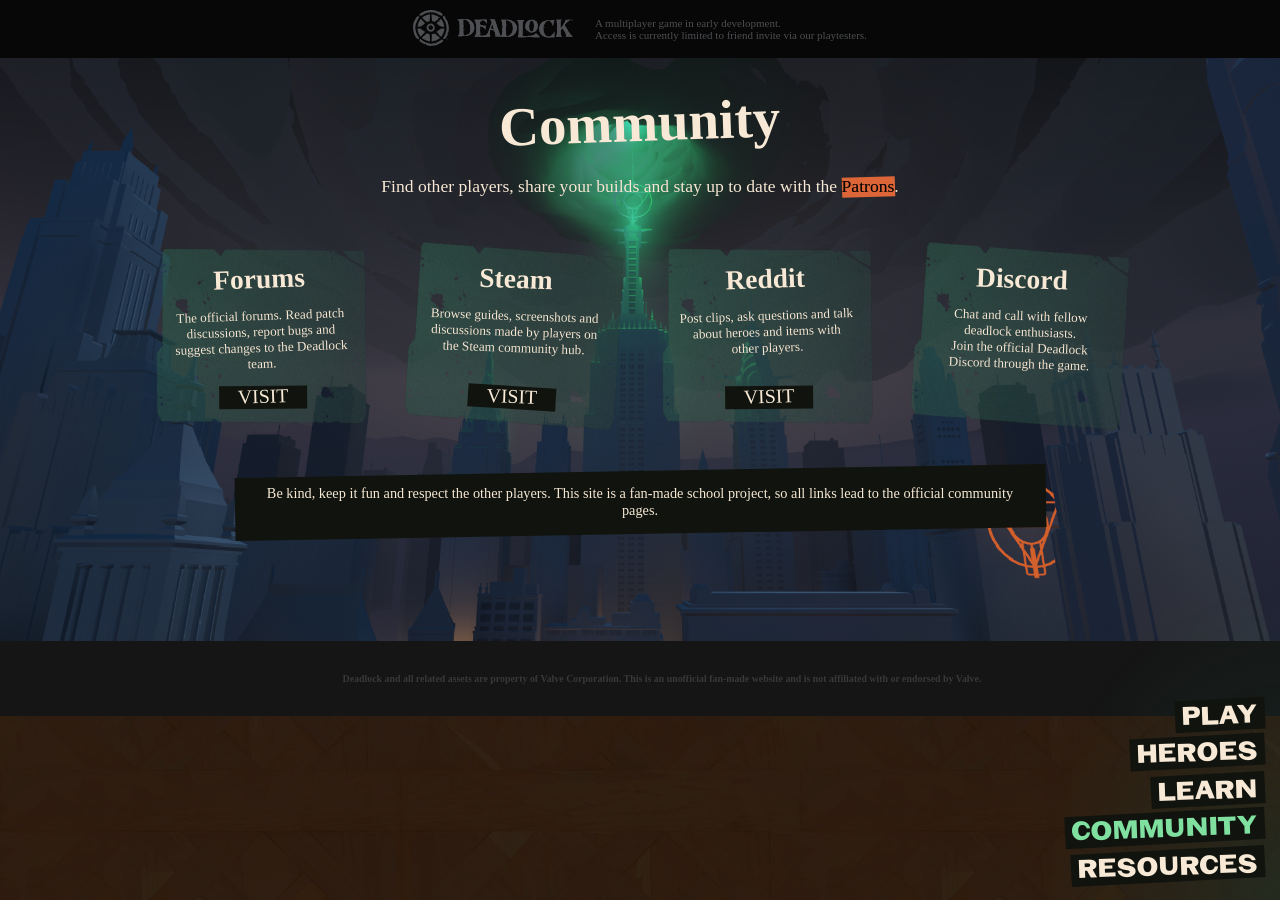
==== commit fca782ce: "heroes rework and changes" ====
--- a/community.html
+++ b/community.html
@@ -3,17 +3,19 @@
 <head>
     <meta charset="utf-8">
     <meta name="viewport" content="width=device-width, initial-scale=1">
-    <title>Community</title>
+    <title>Community - Deadlock Fan Site</title>
     <link rel="icon" href="svg/logo.svg">
     <link rel="stylesheet" href="style.css">
+    <meta name="keywords" content="Deadlock, Deadlock game, MOBA, third-person shooter, 6v6, multiplayer, Patrons, Cursed Apple, Maelstrom, Deadlock fan site">
+    <meta name="author" content="Tomáš Vik">
 </head>
 <body>
 <header>
-    <a href="/index.html"><img src="svg/deadlock_logo.svg" alt="header_logo"></a>
-    Is a multiplayer game in early development.<br>
+    <a href="/index.html"><img src="svg/deadlock_logo.svg" alt="Deadlock Logo"></a>
+    A multiplayer game in early development.<br>
     Access is currently limited to friend invite via our playtesters.
 </header>
-
+<main>
 <section class="community">
     <h1 class="community-header">Community</h1>
     <p class="community-intro">
@@ -62,6 +64,7 @@
         This site is a fan-made school project, so all links lead to the official community pages.
     </div>
 </section>
+</main>
 
 <footer>
     <p>
--- a/style.css
+++ b/style.css
@@ -70,6 +70,7 @@
     --matchmaking-font-size:4rem;
     --color-archmother:#3874AE;
     --color-hidden-king:#FFAC11;
+    --hero-color:#F7E9D5;
 }
 
 @media (max-width: 700px) {
@@ -161,21 +162,21 @@
 }
 
 .introduction h1 {
-    margin: 0;
     text-align: center;
-    font-size: 8rem;
+    font-size: 2.25rem;
+    z-index: -1;
 }
 
 .lore {
     text-align: center;
-    padding-top:48rem;
-    font-size: 1.9rem;
+    padding-top:42rem;
+    font-size: 1.6rem;
 }
 
 .tldr {
     text-align: center;
-    padding-top:4rem;
-    font-size: 1.7em;
+    padding-top:2rem;
+    font-size: 1.5em;
     color: rgba(247,233,213,.5);
     font-family:Jost;
 }
@@ -184,7 +185,6 @@
     .introduction{
         background-size: 250vw;
         height: 540px;
-        background-image: 100%;
     }
 
     .tldr {
@@ -202,7 +202,7 @@
 @media (min-width: 701px) and (max-width: 800px) {
     .introduction {
         background-size: 160vw;
-        height: 640px;
+        height:720px;
     }
 
     .introduction h1 {
@@ -210,12 +210,13 @@
     }
 
     .lore {
-        padding-top: 28rem;
+        margin: 22rem 0 0 0;
+
         font-size: 1.4rem;
     }
 
     .tldr {
-        padding-top: 2rem;
+        padding-top: 0;
         font-size: 1.2rem;
     }
 }
@@ -325,20 +326,20 @@
         display: none;
     }
 }
-    @media (min-width: 701px) and (max-width: 800px) {
-        .footer-nav {
-            padding: 1rem 1.25rem;
-            gap: 0.1rem;
-        }
-
-        .footer-nav a {
-            font-size: 1.6rem;
-        }
-    }
-
-
-
-    /* ----------- END OF NAV FOOTER ----------- */
+@media (min-width: 701px) and (max-width: 800px) {
+    .footer-nav {
+        padding: 1rem 1.25rem;
+        gap: 0.1rem;
+    }
+
+    .footer-nav a {
+        font-size: 1.6rem;
+    }
+}
+
+
+
+/* ----------- END OF NAV FOOTER ----------- */
 
 /* ----------- REAL FOOTER ----------- */
 footer {
@@ -373,21 +374,21 @@
         font-size: 12px;
     }
 }
-    @media (min-width: 701px) and (max-width: 800px) {
-        footer {
-            margin-top: -3rem;
-            padding: 1.5rem;
-            gap: 1rem;
-            font-size: 0.8rem;
-        }
-
-        footer img {
-            height: 1.5rem;
-        }
-    }
-
-
-    /* ----------- END OF REAL FOOTER ----------- */
+@media (min-width: 701px) and (max-width: 800px) {
+    footer {
+        margin-top: -3rem;
+        padding: 1.5rem;
+        gap: 1rem;
+        font-size: 0.8rem;
+    }
+
+    footer img {
+        height: 1.5rem;
+    }
+}
+
+
+/* ----------- END OF REAL FOOTER ----------- */
 
 /* ----------- GAMEMODES ----------- */
 
@@ -408,7 +409,6 @@
     color:black;
     position: relative;
     isolation: isolate;
-    padding: 0 .2em;
     text-decoration: none;
 }
 
@@ -420,7 +420,6 @@
     transform-origin: center;
     rotate: -1.8deg;
     z-index: -1;
-    animation: wobble 1.5s steps(1, end) infinite;
 }
 
 @keyframes wobble {
@@ -445,7 +444,6 @@
     transform-origin: center;
     rotate: -1.8deg;
     z-index: -1;
-    animation: wobble-two 1.5s steps(1, end) infinite;
 }
 
 @keyframes wobble-two {
@@ -470,7 +468,6 @@
     transform-origin: center;
     rotate: -1.8deg;
     z-index: -1;
-    animation: wobble-two 1.5s steps(1, end) infinite;
 }
 
 .highlight-blue {
@@ -489,7 +486,42 @@
     transform-origin: center;
     rotate: -1.8deg;
     z-index: -1;
-    animation: wobble-two 1.5s steps(1, end) infinite;
+}
+
+.highlight-yellow {
+    color:black;
+    position: relative;
+    isolation: isolate;
+    padding: 0 .2em;
+    text-decoration: none;
+}
+
+.highlight-yellow::before {
+    content: "";
+    position: absolute;
+    inset: .05em 0 -0.05em 0;
+    background-color: var(--color-hidden-king);
+    transform-origin: center;
+    rotate: -1.8deg;
+    z-index: -1;
+}
+
+.highlight-green {
+    color:black;
+    position: relative;
+    isolation: isolate;
+    padding: 0 .2em;
+    text-decoration: none;
+}
+
+.highlight-green::before {
+    content: "";
+    position: absolute;
+    inset: .05em 0 -0.05em 0;
+    background-color: var(--color-green);
+    transform-origin: center;
+    rotate: -1.8deg;
+    z-index: -1;
 }
 
 .gamemode-section h2{
@@ -698,7 +730,7 @@
     background-repeat: no-repeat;
 }
 
-.matchmaking h1 {
+.matchmaking h2 {
     font-size: 5rem;
     grid-area: 1 / 1;
     translate: 0 -26rem;
@@ -792,7 +824,7 @@
     }
 
     .matchmaking h1 {
-        font-size: 3.5rem;
+        font-size: 2rem;
         translate: 0 -15rem;
     }
 
@@ -828,7 +860,7 @@
         translate: 0 -12rem;
     }
 
-    .matchmaking h1 {
+    .matchmaking h2 {
         font-size: 3rem;
         translate: 0 -12rem;
     }
@@ -881,11 +913,10 @@
 }
 
 
-
-
 /* --------------- HEROES --------------- */
 
 .hero-section {
+    position: relative;
     height: auto;
     min-height: 75rem;
 }
@@ -946,14 +977,6 @@
     75%  { background-image: url("images/fire_anim/fire4.png"); rotate:6deg }
 }
 
-.hero-box img {
-    width: 100%;
-    height: 100%;
-
-    object-fit: cover;
-    display: block;
-}
-
 .hero-box span {
     position: absolute;
     bottom: 0;
@@ -1020,7 +1043,6 @@
 
     opacity: 1;
     background-color: var(--color-dark-green);
-    animation: name_wobble 2s steps(1, end) infinite;
 }
 
 @keyframes name_wobble {
@@ -1031,18 +1053,20 @@
 }
 
 .hero-render {
-    z-index: -2;
-    translate: 0 -81vh;
-    float: right;
-    height: 50rem;
-    max-height: 1024px;
-    object-fit: contain;
-}
-
-.hero-description{
-    margin: 5vh 7.5vw;
+    display: block;
+    width: 80%;
+    height: auto;
+    margin: 0 auto;
+}
+
+.hero-description {
+    position: relative;
+    isolation: isolate;
+    margin: 5rem 5rem 10rem 5rem;
     padding: 2rem 5rem;
     width: 75rem;
+    max-width: 85vw;
+    box-sizing: border-box;
     height: fit-content;
 
     font-size: 1.6rem;
@@ -1053,18 +1077,69 @@
     content: "";
 
     position: absolute;
-    translate: 5rem 55rem;
-    width: 60vw;
-    height: 72vh;
-
-    inset: -0.05em -1.5em -0.05em -1.5em;
+    inset: -0.5rem -1.5rem;
     transform-origin: center;
     rotate: -2deg;
 
     z-index: -1;
 
-    opacity: 1;
     background-color: var(--color-dark-green);
+}
+
+.hero-description {
+    white-space: normal;
+}
+
+.hero-role {
+    display: inline-block;
+    margin: 0 0 1rem;
+    padding: 0.2rem 0.8rem;
+
+    font-size: 2.5rem;
+    font-weight: 600;
+
+    text-transform: uppercase;
+    color: var(--text-primary, #F7E9D5);
+    background: rgba(0, 0, 0, 0.35);
+    background: color-mix(in srgb, var(--hero-color, #405050) 30%, #000);
+    border: 2px solid var(--hero-color, #F7E9D5);
+}
+
+.hero-voiceline {
+    margin: 1.2rem 0;
+    padding: 0.3rem 0 0.3rem 1rem;
+    border-left: 0.3rem solid var(--hero-color, #F7E9D5);
+    font-size: 1.15em;
+    font-style: italic;
+}
+
+.hero-voiceline p {
+    margin: 0;
+}
+
+.hero-voiceline p::before {
+    content: "\201C";
+}
+
+.hero-voiceline p::after {
+    content: "\201D";
+}
+
+.hero-tip {
+    margin: 1.2rem 0 0;
+    font-size: 2rem;
+    padding: 0.8rem 1rem;
+    background: rgba(0, 0, 0, 0.3);
+    border: 1px solid rgba(247, 233, 213, 0.35);
+}
+
+.hero-tip-label {
+    margin-right: 0.5rem;
+    font-size: 0.85em;
+    font-weight: 600;
+    letter-spacing: 0.08em;
+    text-transform: uppercase;
+    color: var(--text-primary, #F7E9D5);
 }
 
 
@@ -1091,16 +1166,6 @@
         width: fit-content;
         margin: 2rem auto 1rem;
         font-size: 2.5rem;
-    }
-
-    .hero-render {
-        float: none;
-        translate: none;
-        display: block;
-        width: 80%;
-        height: auto;
-        max-height: none;
-        margin: 0 auto;
     }
 
     .hero-description {
@@ -1118,7 +1183,12 @@
         height: auto;
         inset: 0;
     }
-}
+    .hero-tip{
+        font-size: 1rem;
+    }
+
+}
+
 @media (min-width: 701px) and (max-width: 800px) {
     .hero-header {
         font-size: 3rem;
@@ -1145,13 +1215,7 @@
     }
 
     .hero-render {
-        float: none;
-        translate: none;
-        display: block;
         width: 60%;
-        height: auto;
-        max-height: none;
-        margin: 0 auto;
     }
 
     .hero-description {
@@ -1170,9 +1234,36 @@
         height: auto;
         inset: 0;
     }
-}
-
-
+
+    .hero-tip{
+        font-size: 1rem;
+    }
+}
+
+@media (min-width: 801px) {
+    .hero-render {
+        position: absolute;
+        right: 0;
+        translate: 0 -81vh;
+        width: auto;
+        height: 50rem;
+        margin: 0;
+        object-fit: contain;
+        object-position: center bottom;
+    }
+}
+
+.script-error {
+    margin: 1rem 5vw;
+    padding: 0.8rem 1rem;
+    font-size: 1.4rem;
+    background: var(--color-dark-green);
+    border: 2px solid var(--color-hidden-king);
+}
+
+.script-error[hidden] {
+    display: none !important;
+}
 /* --------------- END OF HEROES --------------- */
 
 /* --------------- RESOURCES --------------- */
@@ -1184,6 +1275,13 @@
     height: 55rem;
 }
 
+.resources h1{
+    position: absolute;
+    font-size: 4rem;
+    text-align: center;
+    width: 100%;
+}
+
 .usage {
     padding:0 3rem;
     flex: 1;
@@ -1323,6 +1421,13 @@
     z-index: -1;
 }
 
+.learn-text .voiceline
+{
+    font-size: 1.4rem;
+    font-style: italic;
+    text-align: center;
+}
+
 .learn h1 {
     margin: 0;
     padding-top: 10rem;
@@ -1363,10 +1468,18 @@
 .archmother .learn-text {
     margin-top: 45rem;
 }
+.hidden-king h2, .archmother h2{
+    margin: 0;
+    width:100%;
+    font-size: 2rem;
+    text-align: center;
+
+}
+
 
 @media only screen and (max-width: 700px) {
     .learn-text{
-        font-size: 1.1rem;
+        font-size: 1rem;
         width: 80vw;
     }
 
@@ -1383,9 +1496,10 @@
         height: 800px;
     }
 
-    .archmother .learn-text{
-        margin-top: 25rem;
-        font-size: 1rem;
+    .archmother .learn-text,
+    .hidden-king .learn-text{
+        margin-top: 23rem;
+        font-size: 14px;
     }
 
     .hidden-king{
@@ -1393,10 +1507,6 @@
         height: 800px;
     }
 
-    .hidden-king .learn-text{
-        margin-top: 25rem;
-        font-size: 1rem;
-    }
 
     .learn-text{
         margin-top: 0;
@@ -1554,6 +1664,11 @@
 }
 
 @media (max-width: 700px) {
+
+    .community{
+        height: auto;
+        background-color: var(--color-dark-green);
+    }
     .community-header {
         font-size: 3rem;
     }
@@ -1634,3 +1749,413 @@
 }
 
 /* --------------- END OF COMMUNITY --------------- */
+
+/* --------------- NOTEBOOK SCALING ISSUE / NOTEBOOK MA SCALE 150% tak tohle je fix na to --------------- */
+@media (min-width: 802px) {
+    html {
+        font-size: clamp(11px, calc(100vw / 120), 16px);
+    }
+
+    .introduction,
+    .resources,
+    .learn,
+    .community,
+    .matchmaking,
+    .hidden-king,
+    .archmother {
+        background-size: 120rem auto;
+    }
+
+    header { font-size: 1rem; }
+    .hero-box span { font-size: .8125rem; }
+
+    .introduction { height: 67.5rem; }
+    .gamemode-section { height: 256.25rem; }
+    .matchmaking { height: 75rem; }
+    .learn, .community { height: 50rem; }
+    .hidden-king, .archmother { height: 75rem; }
+}
+/* --------------- END OF NOTEBOOK SCALING ISSUE --------------- */
+
+/* --------------- LANES --------------- */
+
+.lanes {
+    display: flex;
+    flex-direction: column;
+    align-items: center;
+    padding-bottom: 12rem;
+
+    background-image: url("images/wood_darker.png");
+    background-position: center;
+    background-size: 800px;
+    background-repeat: repeat;
+}
+
+.lanes h2 {
+    margin: 0;
+    padding-top: 10rem;
+    font-size: 4.5rem;
+    text-align: center;
+}
+
+.lanes .learn-text {
+    margin-top: 5rem;
+}
+
+.lane-grid {
+    display: grid;
+    grid-template-columns: repeat(2, minmax(0, 1fr));
+    width: min(92rem, 94vw);
+    gap: 2rem;
+    margin-top: 8rem;
+}
+
+.lane-window {
+    position: relative;
+    rotate: 1deg;
+}
+
+.lane-window:nth-child(even) {
+    rotate: -2.5deg;
+}
+
+.lane-titlebar {
+    box-sizing: border-box;
+    width: 60%;
+    height: 5rem;
+    padding: .5rem;
+    margin-left: 34.7%;
+    translate: 0 2rem;
+    color: black;
+    translate: 5% -10%;
+
+    font-family: ValvePulp, Oracle, Arial;
+    font-size: 2rem;
+    text-transform: uppercase;
+    text-align: center;
+    white-space: nowrap;
+}
+
+.lane-titlebar .highlight::before{
+    inset: -.75rem -2rem;
+}
+
+.lane-titlebar a {
+    position: relative;
+    z-index: 0;
+}
+
+/* Add spacing for the rift */
+.lane-titlebar span + span {
+    margin-left: 2rem;
+}
+
+.lane-titlebar .highlight-green::before,
+.lane-titlebar .highlight-yellow::before,
+.lane-titlebar .highlight-blue::before {
+    inset: -.75rem -2rem;
+    z-index: -1;
+}
+
+.lane-titlebar i {
+    width: 0.9rem;
+    height: 0.9rem;
+    background: black;
+}
+
+.lane-window img {
+    display: block;
+    width: 100%;
+    aspect-ratio: 16 / 10;
+    object-fit: cover;
+
+    outline: var(--text-primary) solid 0.5rem;
+}
+
+.lane-window p {
+    margin: 0;
+    padding: 1rem 1.2rem 1.4rem;
+    font-family: Jost;
+    font-size: 1.4rem;
+    background-color: var(--color-dark-green);
+}
+
+@media (min-width: 801px) and (max-width: 1100px) {
+    .lane-titlebar {
+        font-size: 1.9rem;
+    }
+
+    .lane-titlebar a {
+        margin-right: 3rem;
+    }
+
+    .lane-window p {
+        font-size: 1.2rem;
+    }
+
+}
+
+@media (max-width: 800px) {
+    .lanes h1 {
+        padding-top: 5rem;
+        font-size: 3rem;
+    }
+
+    .lanes .learn-text {
+        margin-top: 2rem;
+    }
+
+    .lane-grid {
+        grid-template-columns: 1fr;
+        width: 85vw;
+        margin-top: 3rem;
+        gap: 3rem;
+    }
+
+    .lane-titlebar {
+        font-size: 1.6rem;
+        height: 3.5rem;
+        padding: 0.6rem;
+        width: 70%;
+        margin-left: 15%;
+        translate: 0 1.2rem;
+    }
+
+    .lane-titlebar a {
+        margin-right: 0;
+    }
+
+    .lane-window p {
+        font-size: 1rem;
+    }
+}
+/* --------------- END OF LANES --------------- */
+
+/* --------------- PRINT --------------- */
+@media print {
+    @page {
+        size: A4;
+        margin: 1.5cm;
+    }
+
+    *,
+    *::before,
+    *::after {
+        position: static !important;
+        float: none !important;
+        translate: none !important;
+        rotate: none !important;
+        transform: none !important;
+        animation: none !important;
+        transition: none !important;
+        text-shadow: none !important;
+        box-shadow: none !important;
+        background: none !important;
+        content: none !important;
+    }
+
+    html,
+    body {
+        width: auto !important;
+        height: auto !important;
+        overflow: visible !important;
+        background: #fff !important;
+        color: #000 !important;
+        font-family: Georgia, "Times New Roman", serif !important;
+        font-size: 11pt !important;
+        line-height: 1.4 !important;
+    }
+
+    main,
+    section,
+    div,
+    article {
+        display: block !important;
+        width: auto !important;
+        height: auto !important;
+        min-height: 0 !important;
+        max-width: 100% !important;
+        margin-left: 0 !important;
+        margin-right: 0 !important;
+        padding: 0 !important;
+        color: #000 !important;
+    }
+
+    header {
+        display: block !important;
+        height: auto !important;
+        padding: 0 0 .4cm !important;
+        margin: 0 0 .6cm !important;
+        border-bottom: 1pt solid #000;
+        color: #000 !important;
+        font-size: 10pt !important;
+        text-align: left !important;
+    }
+
+    header::before {
+        content: "Deadlock Fan Page" !important;
+        display: block;
+        margin-bottom: .2cm;
+        font-size: 18pt;
+        font-weight: bold;
+    }
+
+    header img,
+    .footer-nav,
+    .matchmaking,
+    .page-break,
+    .heroes,
+    .hero-render,
+    .lane-titlebar i {
+        display: none !important;
+    }
+
+    h1,
+    h2,
+    h3 {
+        display: block !important;
+        width: auto !important;
+        margin: .6cm 0 .25cm !important;
+        padding: 0 !important;
+        color: #000 !important;
+        font-family: Arial, Helvetica, sans-serif !important;
+        text-align: left !important;
+        text-transform: none !important;
+        break-after: avoid;
+    }
+
+    h1 { font-size: 22pt !important; }
+    h2 { font-size: 16pt !important; }
+    h3 { font-size: 13pt !important; }
+
+    p,
+    .lore,
+    .tldr,
+    .presenting,
+    .learn-text,
+    .hero-description,
+    .community-intro,
+    .community-note,
+    .usage,
+    .lane-window p {
+        display: block !important;
+        width: auto !important;
+        margin: 0 0 .3cm !important;
+        padding: 0 !important;
+        color: #000 !important;
+        font-size: 11pt !important;
+        text-align: left !important;
+        orphans: 3;
+        widows: 3;
+    }
+
+    .highlight,
+    .highlight-two,
+    .highlight-dark,
+    .highlight-blue,
+    .highlight-yellow,
+    .highlight-green {
+        color: #000 !important;
+        padding: 0 !important;
+        font-weight: bold;
+    }
+
+    a,
+    a:visited {
+        display: inline !important;
+        width: auto !important;
+        margin: 0 !important;
+        padding: 0 !important;
+        color: #000 !important;
+        text-decoration: underline !important;
+        text-transform: none !important;
+        font-size: inherit !important;
+    }
+
+    a[href^="http"]::after {
+        content: " (" attr(href) ")" !important;
+        font-size: 9pt;
+        text-transform: none;
+        word-break: break-all;
+    }
+
+    img {
+        max-width: 100% !important;
+        height: auto !important;
+        break-inside: avoid;
+        filter: none !important;
+    }
+
+    .card img,
+    .lane-window img {
+        display: block !important;
+        width: auto !important;
+        max-width: 9cm !important;
+        max-height: 6cm !important;
+        margin: 0 0 .3cm !important;
+    }
+
+    .community-grid,
+    .lane-grid {
+        display: block !important;
+    }
+
+    .community-card,
+    .lane-window,
+    .card {
+        display: block !important;
+        width: auto !important;
+        margin: 0 0 .5cm !important;
+        padding: 0 0 .3cm !important;
+        border: 0 !important;
+        border-bottom: .5pt solid #999 !important;
+        break-inside: avoid;
+    }
+
+    footer {
+        display: block !important;
+        height: auto !important;
+        margin: .8cm 0 0 !important;
+        padding: .3cm 0 0 !important;
+        border-top: 1pt solid #000;
+        color: #000 !important;
+        font-size: 9pt !important;
+        text-align: left !important;
+    }
+
+    footer p {
+        font-size: 9pt !important;
+        margin: 0 !important;
+    }
+}
+
+/* --------------- END OF PRINT --------------- */
+
+/* --------------- ANIMATIONS FOR EVERYTHING WITH A LINK --------------- */
+.footer-nav a::before,
+.community-card a::before,
+.usage a::before,
+.learn-text a::before{
+    animation: c_wobble 2s steps(1, end) infinite;
+}
+
+@media (prefers-reduced-motion: reduce) {
+    *, *::before, *::after {
+        animation: none !important;
+    }
+}
+
+.footer-nav a:nth-child(even)::before,
+.community-card:nth-child(even) a::before,
+.usage:nth-child(even) a::before ,
+.learn-text:nth-child(even) a::before{
+    animation: sb_wobble 2.5s steps(1, end) infinite;
+}
+
+@media (prefers-reduced-motion: reduce) {
+    *, *::before, *::after {
+        animation: none !important;
+    }
+}
+
+/* --------------- END OF ANIMATIONS FOR EVERYTHING WITH A LINK --------------- */
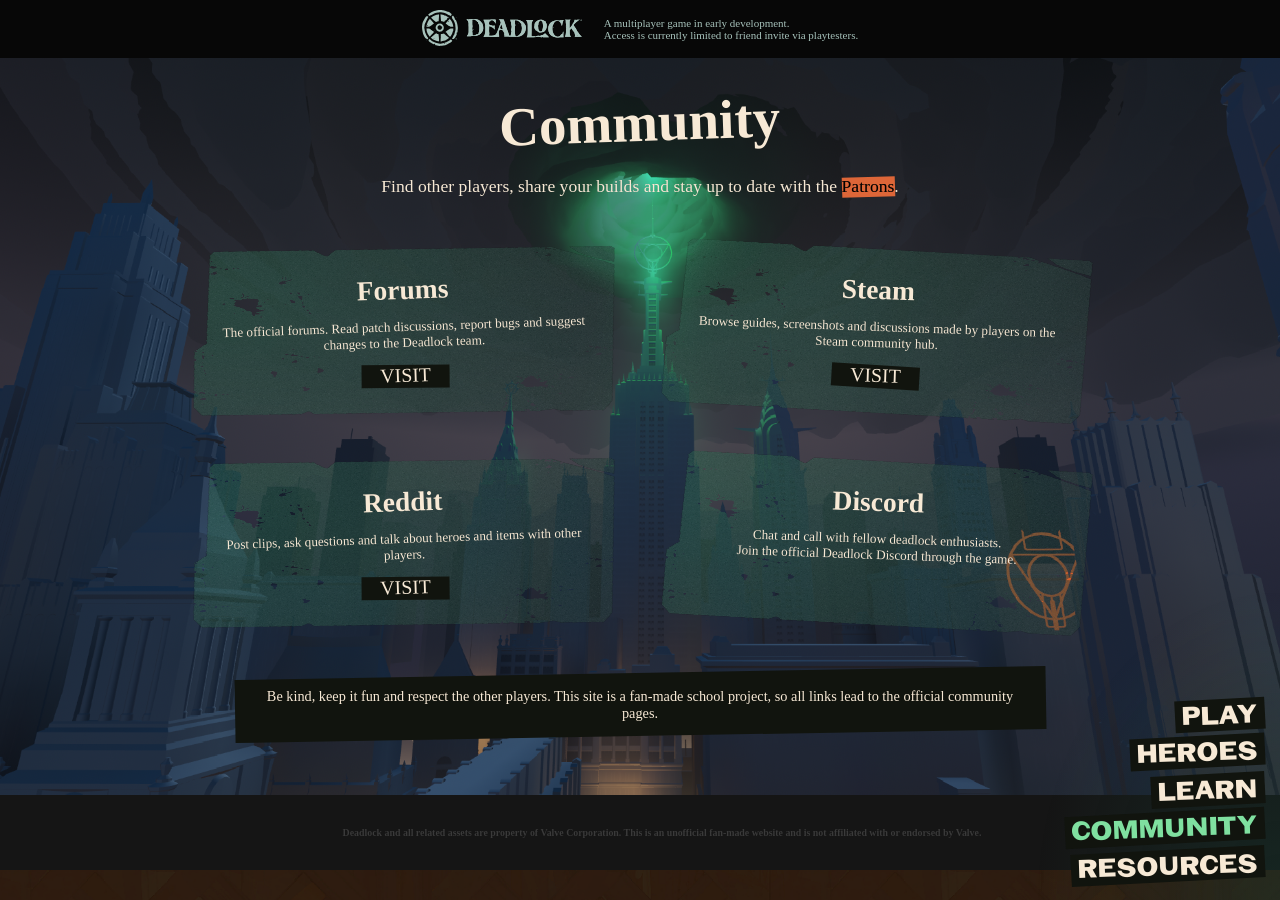
==== commit e8d185f8: "a" ====
--- a/community.html
+++ b/community.html
@@ -11,9 +11,9 @@
 </head>
 <body>
 <header>
-    <a href="/index.html"><img src="svg/deadlock_logo.svg" alt="Deadlock Logo"></a>
+    <a href="/"><img src="svg/deadlock_logo.svg" alt="Deadlock Logo"></a>
     A multiplayer game in early development.<br>
-    Access is currently limited to friend invite via our playtesters.
+    Access is currently limited to friend invite via playtesters.
 </header>
 <main>
 <section class="community">
--- a/style.css
+++ b/style.css
@@ -112,7 +112,7 @@
     align-items: center;
     justify-content: center;
     background-color: #070707;
-    color: #4d4f52;
+    color: #A7C2BB;
     height:5.25rem;
     padding:0;
     margin:0;
@@ -189,12 +189,14 @@
 
     .tldr {
         font-size: 1rem;
-        padding-top: 1rem;
+        margin: 0;
+        padding-top: 0;
     }
 
     .lore
     {
-        padding-top: 25rem;
+        padding-bottom: .25rem;
+        padding-top: 18rem;
         font-size: 1.25rem;
     }
 }
@@ -292,38 +294,12 @@
 
 @media (max-width: 700px) {
     .footer-nav {
-        width: 95%;
-        left: 0;
-        right: 0;
-
-        flex-direction: row;
-        flex-wrap: wrap;
-        align-items: center;
-
-        gap: 0.1rem 0;
-        padding: 0.6rem 0.75rem;
-        padding-bottom: calc(0.6rem + env(safe-area-inset-bottom));
-
-        background: var(--color-dark-green);
-    }
-
-    .footer-nav a,
-    .footer-nav a:hover,
-    .footer-nav a:focus-visible {
-        flex: 1 1 33%;
-        text-align: center;
-        font-size: 14px;
-        transform: none;
-        white-space: nowrap;
-    }
-
-    .footer-nav a:nth-child(n+4) {
-        flex-basis: 50%;
-    }
-
-    .footer-nav a::before,
-    .footer-nav::before {
-        display: none;
+        padding: 1rem 1.25rem;
+        gap: 0.3rem;
+    }
+
+    .footer-nav a {
+        font-size: 1.5rem;
     }
 }
 @media (min-width: 701px) and (max-width: 800px) {
@@ -369,9 +345,12 @@
     footer {
         flex-direction: column;
         margin-top: 0;
-        padding: 1.5rem 1rem 6rem;
+        padding: 1.5rem 1rem 1rem;
         gap: 1rem;
         font-size: 12px;
+    }
+    footer p{
+        padding-right: 15rem;
     }
 }
 @media (min-width: 701px) and (max-width: 800px) {
@@ -823,8 +802,8 @@
         margin-top: 5rem;
     }
 
-    .matchmaking h1 {
-        font-size: 2rem;
+    .matchmaking h2 {
+        font-size: 2.5rem;
         translate: 0 -15rem;
     }
 
@@ -878,7 +857,7 @@
 .rouge-like::before {
     content: "";
     position: absolute;
-    inset: -0.1em -.25em -0.1em -.25em;
+    inset: -0.1em -.2em -0.1em -.2em;
     background-color: #4ecbf1;
     transform-origin: center;
     rotate: 1.5deg;
@@ -897,6 +876,10 @@
     z-index: 5;
 }
 
+.lane-break{
+    translate: 0 -30rem;
+}
+
 @media only screen and (max-width: 700px) {
     .page-break {
         height: 50vw;
@@ -909,6 +892,9 @@
         height: 70%;
         background-size: 50vw;
         translate: 0 -29rem;
+    }
+    .lane-break {
+        translate: 0 -13rem;
     }
 }
 
@@ -1186,7 +1172,9 @@
     .hero-tip{
         font-size: 1rem;
     }
-
+    .hero-role{
+        font-size: 1.75rem;
+    }
 }
 
 @media (min-width: 701px) and (max-width: 800px) {
@@ -1266,124 +1254,6 @@
 }
 /* --------------- END OF HEROES --------------- */
 
-/* --------------- RESOURCES --------------- */
-.resources {
-    display: flex;
-    background-image: url("images/deadlock_hub_background.png");
-    background-position: center;
-    background-repeat: no-repeat;
-    height: 55rem;
-}
-
-.resources h1{
-    position: absolute;
-    font-size: 4rem;
-    text-align: center;
-    width: 100%;
-}
-
-.usage {
-    padding:0 3rem;
-    flex: 1;
-    min-width: 0;
-    box-sizing: border-box;
-    font-size: 1.5rem;
-    display: flex;
-
-    text-align: justify;
-    flex-direction: column;
-    align-items: center;
-    justify-content: center;
-}
-
-.usage a {
-    position: relative;
-    z-index: 0;
-    display: inline-block;
-    text-align: center;
-
-    width: 10rem;
-    height: 2.5rem;
-    margin-bottom: .5rem;
-    margin-top: .5rem;
-
-    font-size: 2rem;
-
-    text-decoration: none;
-    color: var(--text-primary);
-}
-
-.usage a::before {
-    content: "";
-    position: absolute;
-    inset: .05em 0 -0.05em 0;
-    background-color: var(--color-dark-green);
-    rotate: 1.5deg;
-    z-index: -1;
-}
-
-.usage a:hover {
-    scale: 110%;
-    color: var(--color-green);
-    rotate: -1.5deg;
-}
-
-.usage img {
-    margin-bottom: 1rem;
-
-    max-width: 100%;
-    width: auto;
-    max-height: 15rem;
-}
-
-@media (max-width: 700px) {
-    .resources {
-        flex-direction: column;
-        height: auto;
-        padding-bottom: 5rem;
-        background-size: cover;
-    }
-
-    .usage {
-        padding: 2rem 1.5rem;
-        font-size: 1rem;
-    }
-
-    .usage img {
-        max-height: 8rem;
-    }
-
-    .usage a {
-        font-size: 1.5rem;
-        width: 8rem;
-        height: 2rem;
-    }
-}
-
-/* RESOURCES */
-@media (min-width: 701px) and (max-width: 800px) {
-    .resources {
-        height: 40rem;
-    }
-
-    .usage {
-        padding: 0 1.5rem;
-        font-size: 1.2rem;
-    }
-
-    .usage a {
-        width: 8rem;
-        height: 2rem;
-        font-size: 1.6rem;
-    }
-
-    .usage img {
-        max-height: 10rem;
-    }
-}
-
-/* --------------- END OF RESOURCES --------------- */
-
 /* --------------- LEARN --------------- */
 .learn {
     display: flex;
@@ -1421,11 +1291,13 @@
     z-index: -1;
 }
 
-.learn-text .voiceline
+.voiceline
 {
-    font-size: 1.4rem;
+    margin: 1.2rem 0;
+    padding: 0.3rem 0 0.3rem 1rem;
+    border-left: 0.3rem solid var(--hero-color, #F7E9D5);
+    font-size: 1.4em;
     font-style: italic;
-    text-align: center;
 }
 
 .learn h1 {
@@ -1478,6 +1350,10 @@
 
 
 @media only screen and (max-width: 700px) {
+    .learn{
+        height: 880px;
+    }
+
     .learn-text{
         font-size: 1rem;
         width: 80vw;
@@ -1557,8 +1433,7 @@
     align-items: center;
     padding-bottom: 8rem;
     background-image: url("images/deadlock_hub_background.png");
-    background-position: center;
-    background-repeat: no-repeat;
+
     height: 800px;
 }
 
@@ -1573,6 +1448,7 @@
     font-size: 1.6rem;
     text-align: center;
     margin: 1rem 2rem 4rem;
+    width: 75rem;
 }
 
 .community-grid {
@@ -1587,13 +1463,14 @@
     position: relative;
     isolation: isolate;
     box-sizing: border-box;
-    width: 20rem;
-    padding: 2rem;
+    width: 40rem;
+    padding: 3rem;
     rotate: -2deg;
     display: flex;
     flex-direction: column;
     align-items: center;
     text-align: center;
+    min-height: 15rem;
 }
 
 .community-card::before {
@@ -1617,6 +1494,15 @@
 .community-card p {
     font-family: Jost;
     font-size: 1.2rem;
+}
+
+.community-card img {
+    margin-bottom: 1rem;
+    margin-top: 2rem;
+
+    max-width: 100%;
+    width: auto;
+    max-height: 15rem;
 }
 
 .community-card a {
@@ -1676,6 +1562,7 @@
     .community-intro {
         font-size: 1.1rem;
         margin-bottom: 2rem;
+        width: 25rem;
     }
 
     .community-grid {
@@ -1772,7 +1659,9 @@
     .introduction { height: 67.5rem; }
     .gamemode-section { height: 256.25rem; }
     .matchmaking { height: 75rem; }
-    .learn, .community { height: 50rem; }
+    .learn { height: 60rem; }
+    .community { height: 64rem; }
+    .resources { height: 90rem; }
     .hidden-king, .archmother { height: 75rem; }
 }
 /* --------------- END OF NOTEBOOK SCALING ISSUE --------------- */
@@ -1783,12 +1672,16 @@
     display: flex;
     flex-direction: column;
     align-items: center;
-    padding-bottom: 12rem;
+    padding-bottom: 17rem;
 
     background-image: url("images/wood_darker.png");
     background-position: center;
     background-size: 800px;
     background-repeat: repeat;
+}
+
+.deeper-info {
+    background-image: url("images/brick3_darken.png");
 }
 
 .lanes h2 {
@@ -1825,12 +1718,11 @@
     height: 5rem;
     padding: .5rem;
     margin-left: 34.7%;
-    translate: 0 2rem;
+    translate: 0 3rem;
     color: black;
-    translate: 5% -10%;
 
     font-family: ValvePulp, Oracle, Arial;
-    font-size: 2rem;
+    font-size: 2.5rem;
     text-transform: uppercase;
     text-align: center;
     white-space: nowrap;
@@ -1896,9 +1788,14 @@
 }
 
 @media (max-width: 800px) {
-    .lanes h1 {
+
+    .lanes h2 {
         padding-top: 5rem;
         font-size: 3rem;
+    }
+
+    .deeper-info h2{
+        font-size: 2rem;
     }
 
     .lanes .learn-text {
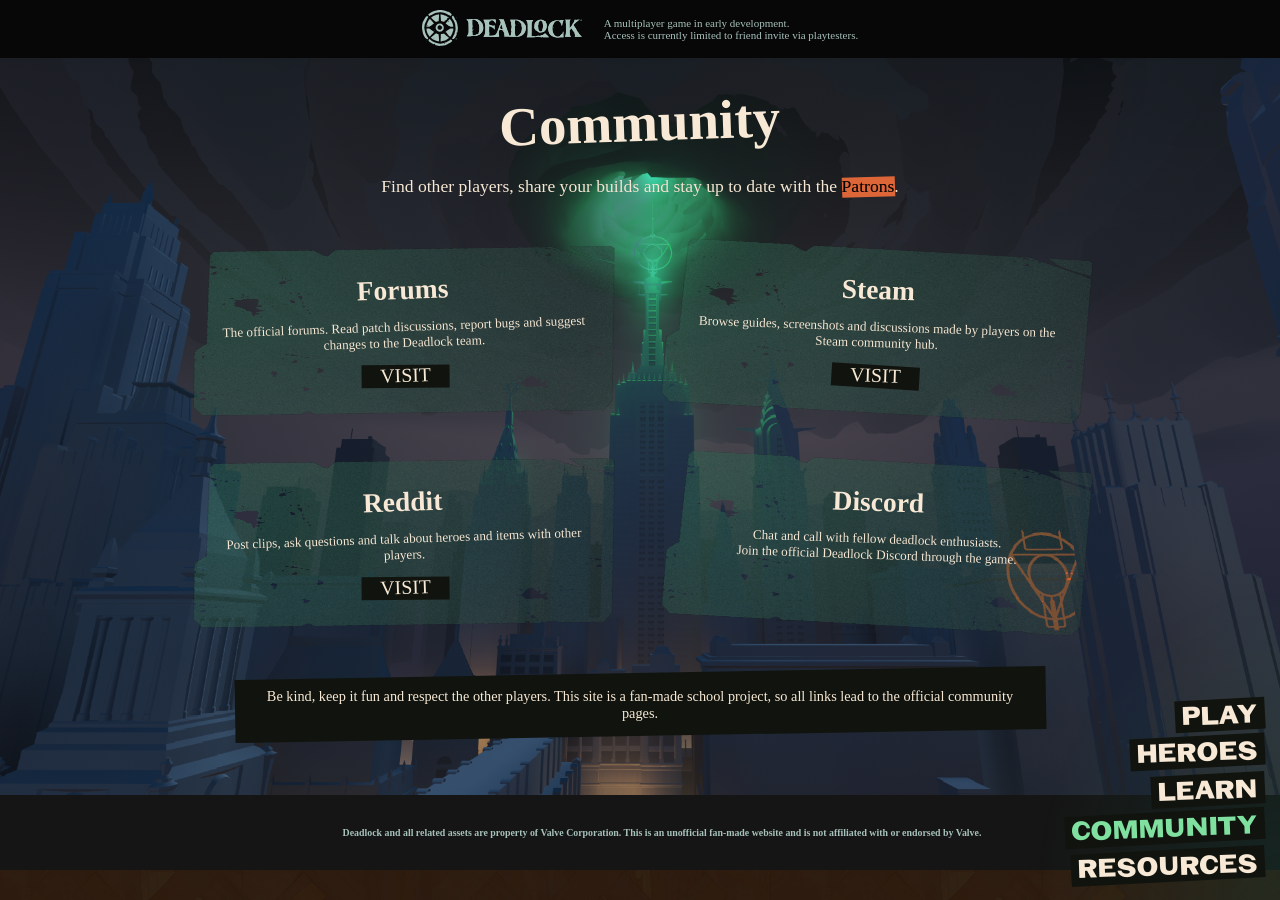
==== commit f0e30d7e: "a" ====
--- a/community.html
+++ b/community.html
@@ -75,7 +75,7 @@
 </footer>
 
 <nav class="footer-nav">
-    <a href="index.html">Play</a>
+    <a href="/">Play</a>
     <a href="heroes.html">Heroes</a>
     <a href="learn.html">Learn</a>
     <a class="selected" href="community.html">Community</a>
--- a/style.css
+++ b/style.css
@@ -183,7 +183,7 @@
 
 @media (max-width: 700px) {
     .introduction{
-        background-size: 250vw;
+        background-size: 270vw;
         height: 540px;
     }
 
@@ -253,6 +253,7 @@
     rotate: -2deg;
     transition: color 0.01s, transform 0.01s;
     width:fit-content;
+    --glow-color: 17, 20, 14;
 }
 
 .footer-nav a::before {
@@ -326,7 +327,7 @@
     gap: 1.5rem;
     padding: 2rem;
     background: #151515;
-    color: #3a3a3a;
+    color: #A7C2BB;
     font-size: 0.9rem;
     font-weight: bold;
     width: 100vw;
@@ -381,10 +382,11 @@
     display: flex;
     flex-direction: column;
     align-items: center;
-    margin-bottom: 18rem;
 }
 
 .highlight {
+    transition: color 0.01s, transform 0.01s;
+    --glow-color: 221, 102, 56;
     color:black;
     position: relative;
     isolation: isolate;
@@ -401,6 +403,43 @@
     z-index: -1;
 }
 
+.highlight:hover {
+    scale:110%;
+}
+
+/* ---------- CLICKABLE ----------- */
+
+.clickable {
+    animation: clickable-glow 2.5s ease-in-out infinite;
+}
+
+.clickable:hover,
+.clickable:focus-visible {
+    animation-duration: 1s;
+}
+
+@keyframes clickable-glow {
+    0%, 100% {
+        filter:
+                drop-shadow(0 0 2px rgba(var(--glow-color), 0.4))
+                drop-shadow(0 0 6px rgba(var(--glow-color), 0.15));
+    }
+    50% {
+        filter:
+                drop-shadow(0 0 4px rgba(var(--glow-color), 0.8))
+                drop-shadow(0 0 14px rgba(var(--glow-color), 0.45))
+                drop-shadow(0 0 28px rgba(var(--glow-color), 0.2));
+    }
+}
+
+@media (prefers-reduced-motion: reduce) {
+    .clickable {
+        animation: none;
+        filter: drop-shadow(0 0 6px rgba(var(--glow-color), 0.5));
+    }
+}
+/* ---------- END OF CLICKABLE ----------- */
+
 @keyframes wobble {
     0%   { rotate: -3deg; }
     25%  { rotate: -2.25deg; }
@@ -409,6 +448,8 @@
 }
 
 .highlight-two {
+    transition: color 0.01s, transform 0.01s;
+    --glow-color: 221, 102, 56;
     color:black;
     position: relative;
     isolation: isolate;
@@ -433,6 +474,8 @@
 }
 
 .highlight-dark {
+    transition: color 0.01s, transform 0.01s;
+    --glow-color: 127, 224, 11604;
     color:var(--text-primary);
     position: relative;
     isolation: isolate;
@@ -450,6 +493,8 @@
 }
 
 .highlight-blue {
+    transition: color 0.01s, transform 0.01s;
+    --glow-color: 56, 116, 174;
     color:var(--text-primary);
     position: relative;
     isolation: isolate;
@@ -468,6 +513,8 @@
 }
 
 .highlight-yellow {
+    transition: color 0.01s, transform 0.01s;
+    --glow-color: 255, 172, 17;
     color:black;
     position: relative;
     isolation: isolate;
@@ -486,6 +533,8 @@
 }
 
 .highlight-green {
+    transition: color 0.01s, transform 0.01s;
+    --glow-color: 151, 218, 121;
     color:black;
     position: relative;
     isolation: isolate;
@@ -720,36 +769,40 @@
 
 .matchmaking a {
     grid-area: 1 / 1;
+    position: relative;
+    isolation: isolate;
 
     font-size: var(--matchmaking-font-size);
     text-transform: uppercase;
     text-decoration: none;
     font-weight: bold;
-
-    color: var(--text-primary);
-
-    transform: translate(var(--x), var(--y)) rotate(var(--tilt)); /* Uses the variables from each gamemode to tilt in in each way */
-    transition: color 0.01s, transform 0.01s;
-}
+    color: black;
+
+    transform: translate(var(--x), var(--y)) rotate(var(--tilt));
+    transition: scale 0.1s;
+}
+
 .matchmaking a::before {
     content: "";
     position: absolute;
     inset: -0.1em -.25em -0.1em -.25em;
-    background-color: var(--color-dark-green);
-    transform-origin: center;
+    background-color: var(--mode-color);
     rotate: 1.5deg;
     z-index: -1;
     opacity: .9;
-}
-
-.matchmaking a:hover{
-    font-size: calc(var(--matchmaking-font-size)*1.05);
-    color: var(--color-green);
-    cursor:pointer;
+    transform-origin: center;
+}
+
+.matchmaking a:hover,
+.matchmaking a:focus-visible {
+    scale: 1.1;
 }
 
 /* Some cool ass logic */
 .casual {
+    --mode-color: var(--color-orange);
+    --glow-color: 221, 102, 56;
+    color:black;
     --x: calc(var(--matchmaking-font-size)* -3.25);    /* X position */
     --y: calc(var(--matchmaking-font-size)* -1.5);   /* Y position */
     --tilt: 12deg;   /* Tilt of text */
@@ -765,6 +818,8 @@
 }
 
 .ranked {
+    --mode-color: var(--color-blue);
+    --glow-color: 47, 203, 243;
     --x: calc(var(--matchmaking-font-size)* -3.5);
     --y: calc(var(--matchmaking-font-size)* 1);
     --tilt: -8deg;
@@ -780,10 +835,16 @@
 }
 
 .street-brawl {
+    --mode-color: var(--color-green);
+    --glow-color: 151, 218, 121;
     --x: calc(var(--matchmaking-font-size)* 5.3);
     --y: calc(var(--matchmaking-font-size)* -.75);
     --tilt: -5deg;
 }
+
+#casual + h2 .highlight::before       { background-color: var(--color-orange); }
+#ranked + h2 .highlight::before       { background-color: var(--color-blue); }
+#street-brawl + h2 .highlight::before { background-color: var(--color-green); }
 
 .street-brawl::before{
     animation: sb_wobble 2s steps(1, end) infinite;
@@ -2056,3 +2117,97 @@
 }
 
 /* --------------- END OF ANIMATIONS FOR EVERYTHING WITH A LINK --------------- */
+
+/* --------------- MAP EXPLORER --------------- */
+
+.map-explorer {
+    display: grid;
+    grid-template-columns: 1.2fr 1fr;
+    gap: 4rem;
+    width: min(25rem, 45vw);
+    margin-top: 8rem;
+    align-items: start;
+}
+
+.map {
+    position: relative;
+}
+
+.map-point {
+    position: absolute;
+    left: var(--x);
+    top: var(--y);
+    translate: -50% -50%;
+    width: 60px;
+    height: 60px;
+    isolation: isolate;
+
+    padding: 0 .3em;
+    border: 0;
+    background: none;
+    cursor: pointer;
+
+    font-family: ValvePulp, Oracle, Arial;
+    font-size: 1.6rem;
+    text-transform: uppercase;
+    color: black;
+    transition: scale 0.1s;
+}
+
+map-point:hover,
+.map-point:focus-visible,
+.map-point.selected-point {
+    scale: 1.15;
+}
+
+.map-info {
+    display: flex;
+    flex-direction: column;
+    gap: 1.5rem;
+    rotate: 1.5deg;
+}
+
+.map-info-name {
+    margin: 0;
+    font-size: 3.5rem;
+    text-transform: uppercase;
+}
+
+.map-info-img {
+    display: block;
+    width: 100%;
+    aspect-ratio: 16 / 10;
+    object-fit: cover;
+    outline: var(--text-primary) solid 0.5rem;
+}
+
+.map-info-text {
+    margin: 0;
+    padding: 1rem 1.2rem 1.4rem;
+    font-family: Jost;
+    font-size: 1.4rem;
+    background-color: var(--color-dark-green);
+}
+
+@media (max-width: 800px) {
+    .map-explorer {
+        grid-template-columns: 1fr;
+        width: 85vw;
+        margin-top: 3rem;
+        gap: 2.5rem;
+    }
+
+    .map-point {
+        font-size: 1rem;
+    }
+
+    .map-info-name {
+        font-size: 2.2rem;
+    }
+
+    .map-info-text {
+        font-size: 1rem;
+    }
+}
+
+/* --------------- END OF MAP EXPLORER --------------- */
